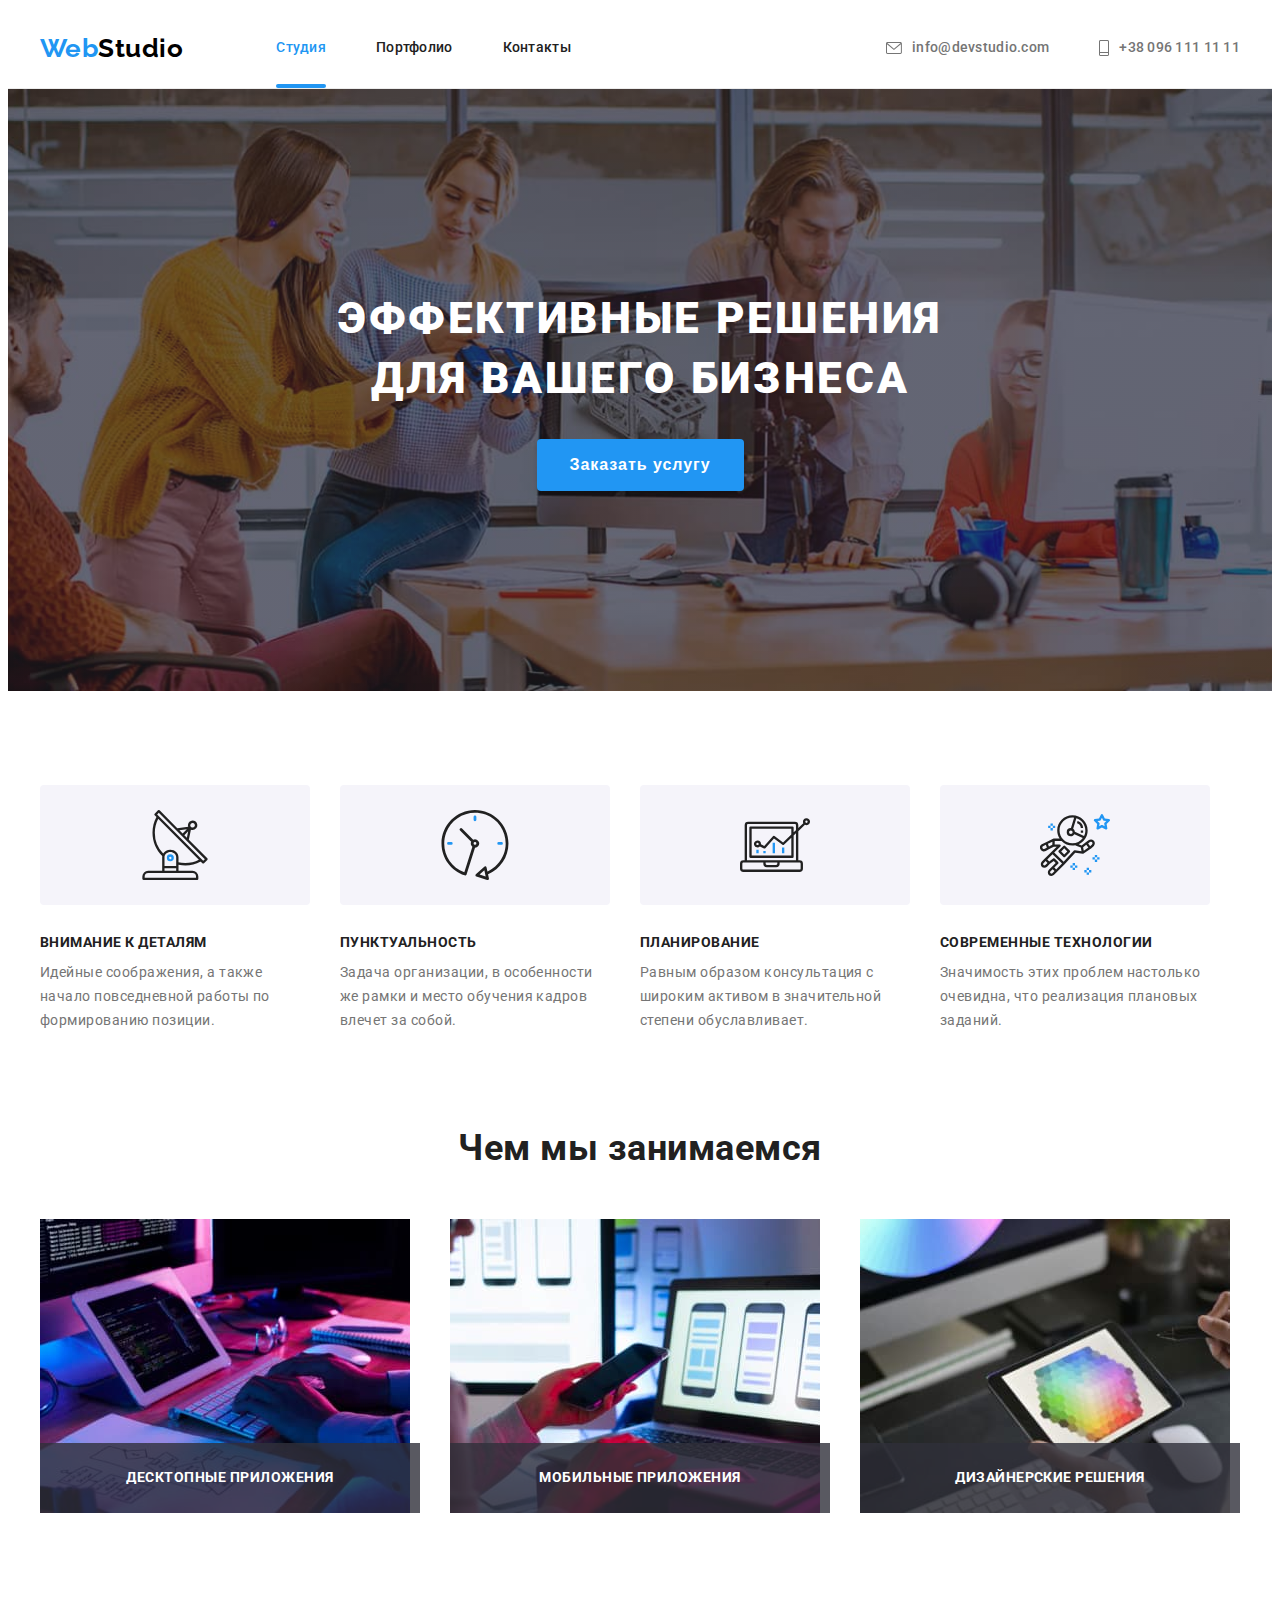
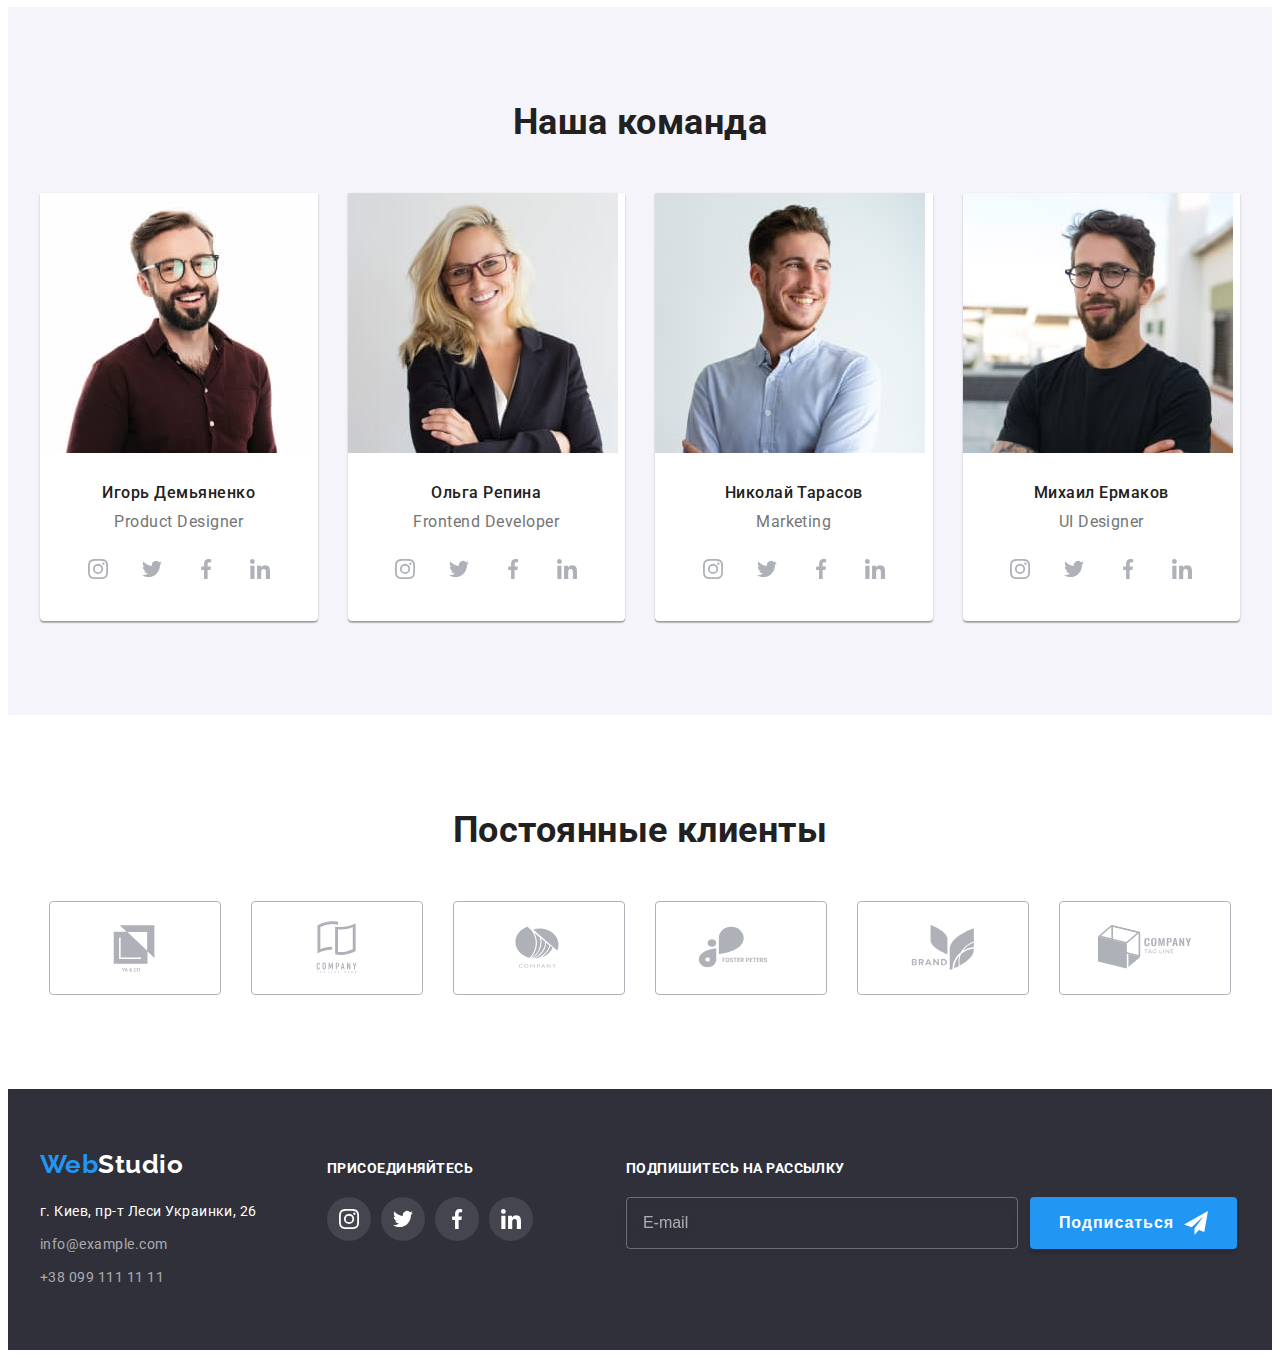
==== index.html @ a124e9ee "Добавляет файлы ДЗ #6" ====
<!DOCTYPE html>
<html lang="ru">
  <head>
    <meta charset="UTF-8" />
    <meta http-equiv="X-UA-Compatible" content="IE=edge" />
    <meta name="viewport" content="width=device-width, initial-scale=1.0" />
    <title>Веб-студия</title>
    <link rel="preconnect" href="https://fonts.gstatic.com" />
    <link
      href="https://fonts.googleapis.com/css2?family=Raleway:wght@700&family=Roboto:wght@400;500;700;900&display=swap"
      rel="stylesheet"
    />
    <link
      rel="stylesheet"
      href="https://cdnjs.cloudflare.com/ajax/libs/modern-normalize/1.0.0/modern-normalize.min.css"
      integrity="sha512-ISS7cAi1PEhQ8jnbJpJZMd29NlhNj4AWYyLOSp2CE/CsHxTCu+r+t0D2yoJudVrd0/8fTVPUVDzY5Tvli75u/g=="
      crossorigin="anonymous"
    />
    <link rel="stylesheet" href="./css/styles.css" />
  </head>
  <body>
    <!-- HEADER -->
    <header class="header">
      <div class="container header-container">
        <nav class="navigation">
          <a class="logo-link header-logo link" lang="en" href="./index.html"
            >Web<span class="header-logo-decor">Studio</span></a
          >
          <ul class="menu list">
            <li class="menu-item">
              <a class="menu-link link current-page-item" href="./index.html">Студия</a>
            </li>
            <li class="menu-item">
              <a class="menu-link link" href="./portfolio.html">Портфолио</a>
            </li>
            <li class="menu-item">
              <a class="menu-link link" href="">Контакты</a>
            </li>
          </ul>
        </nav>
        <ul class="contacts-list list">
          <li class="contacts-item">
            <a class="contacts-link link" href="mailto:info@devstudio.com">
              <svg class="contacts-icon" width="16" height="12">
                <use href="./images/icons.svg#icon-envelope"></use>
              </svg>
              info@devstudio.com</a
            >
          </li>
          <li class="contacts-item">
            <a class="contacts-link link" href="tel:+380961111111">
              <svg class="contacts-icon" width="10" height="16">
                <use href="./images/icons.svg#icon-phone"></use>
              </svg>
              +38 096 111 11 11</a
            >
          </li>
        </ul>
      </div>
    </header>
    <main>
      <!-- HERO -->
      <section class="hero">
        <div class="container">
          <h1 class="hero-title">Эффективные решения для вашего бизнеса</h1>
          <button class="modal-btn" type="button" data-modal-open>Заказать услугу</button>
        </div>
      </section>
      <!-- ADVANTAGES -->
      <section class="advantages section">
        <div class="container">
          <h2 class="title visually-hidden">Преимущества студии</h2>
          <ul class="advantages-list list">
            <li class="advantages-list-item">
              <div class="advantages-icon-container">
                <svg width="70" height="70">
                  <use href="./images/icons.svg#icon-antenna"></use>
                </svg>
              </div>
              <h3 class="advantages-list-item-title">Внимание к деталям</h3>
              <p class="advantages-list-item-description">
                Идейные соображения, а также начало повседневной работы по формированию позиции.
              </p>
            </li>
            <li class="advantages-list-item">
              <div class="advantages-icon-container">
                <svg width="70" height="70">
                  <use href="./images/icons.svg#icon-clock"></use>
                </svg>
              </div>
              <h3 class="advantages-list-item-title">Пунктуальность</h3>
              <p class="advantages-list-item-description">
                Задача организации, в особенности же рамки и место обучения кадров влечет за собой.
              </p>
            </li>
            <li class="advantages-list-item">
              <div class="advantages-icon-container">
                <svg width="70" height="70">
                  <use href="./images/icons.svg#icon-diagram"></use>
                </svg>
              </div>
              <h3 class="advantages-list-item-title">Планирование</h3>
              <p class="advantages-list-item-description">
                Равным образом консультация с широким активом в значительной степени обуславливает.
              </p>
            </li>
            <li class="advantages-list-item">
              <div class="advantages-icon-container">
                <svg width="70" height="70">
                  <use href="./images/icons.svg#icon-astronaut"></use>
                </svg>
              </div>
              <h3 class="advantages-list-item-title">Современные технологии</h3>
              <p class="advantages-list-item-description">
                Значимость этих проблем настолько очевидна, что реализация плановых заданий.
              </p>
            </li>
          </ul>
        </div>
      </section>
      <!-- SERVICES -->
      <section class="services">
        <div class="container">
          <h2 class="title">Чем мы занимаемся</h2>
          <ul class="services-img-list list">
            <li class="services-img-list-item">
              <img
                class="services-img-list-img"
                src="./images/services/service-1.jpg"
                alt="Человек набирает программу на компьютере"
                width="370"
                height="294"
              />
              <p class="services-img-list-label">Десктопные приложения</p>
            </li>
            <li class="services-img-list-item">
              <img
                class="services-img-list-img"
                src="./images/services/service-2.jpg"
                alt="Человек смотрит на смартфон и экран ноутбука"
                width="370"
                height="294"
              />
              <p class="services-img-list-label">Мобильные приложения</p>
            </li>
            <li class="services-img-list-item">
              <img
                class="services-img-list-img"
                src="./images/services/service-3.jpg"
                alt="Человек выбирает цвет из палитры на планшете"
                width="370"
                height="294"
              />
              <p class="services-img-list-label">Дизайнерские решения</p>
            </li>
          </ul>
        </div>
      </section>
      <!-- TEAM -->
      <section class="team section">
        <div class="container">
          <h2 class="title">Наша команда</h2>
          <ul class="team-list list">
            <li class="team-list-item">
              <div class="team-list-item-container">
                <div class="team-list-item-thumb">
                  <img
                    class="team-list-item-img"
                    src="./images/team/igor.jpg"
                    alt="Игорь Демьяненко"
                    width="270"
                    height="260"
                  />
                </div>
                <div class="team-list-item-content">
                  <h3 class="team-list-item-title">Игорь Демьяненко</h3>
                  <p class="team-list-item-description" lang="en">Product Designer</p>
                  <ul class="social-list list">
                    <li class="social-list-item">
                      <a class="social-list-link social-links-light-theme link" href="">
                        <svg class="social-list-icon" width="20" height="20">
                          <use href="./images/icons.svg#icon-instagram"></use>
                        </svg>
                      </a>
                    </li>
                    <li class="social-list-item">
                      <a class="social-list-link social-links-light-theme link" href="">
                        <svg class="social-list-icon" width="20" height="20">
                          <use href="./images/icons.svg#icon-twitter"></use>
                        </svg>
                      </a>
                    </li>
                    <li class="social-list-item">
                      <a class="social-list-link social-links-light-theme link" href="">
                        <svg class="social-list-icon" width="20" height="20">
                          <use href="./images/icons.svg#icon-facebook"></use>
                        </svg>
                      </a>
                    </li>
                    <li class="social-list-item">
                      <a class="social-list-link social-links-light-theme link" href="">
                        <svg class="social-list-icon" width="20" height="20">
                          <use href="./images/icons.svg#icon-linkedin"></use>
                        </svg>
                      </a>
                    </li>
                  </ul>
                </div>
              </div>
            </li>
            <li class="team-list-item">
              <div class="team-list-item-container">
                <div class="team-list-item-thumb">
                  <img
                    class="team-list-item-img"
                    src="./images/team/olga.jpg"
                    alt="Ольга Репина"
                    width="270"
                    height="260"
                  />
                </div>
                <div class="team-list-item-content">
                  <h3 class="team-list-item-title">Ольга Репина</h3>
                  <p class="team-list-item-description" lang="en">Frontend Developer</p>
                  <ul class="social-list list">
                    <li class="social-list-item">
                      <a class="social-list-link social-links-light-theme link" href="">
                        <svg class="social-list-icon" width="20" height="20">
                          <use href="./images/icons.svg#icon-instagram"></use>
                        </svg>
                      </a>
                    </li>
                    <li class="social-list-item">
                      <a class="social-list-link social-links-light-theme link" href="">
                        <svg class="social-list-icon" width="20" height="20">
                          <use href="./images/icons.svg#icon-twitter"></use>
                        </svg>
                      </a>
                    </li>
                    <li class="social-list-item">
                      <a class="social-list-link social-links-light-theme link" href="">
                        <svg class="social-list-icon" width="20" height="20">
                          <use href="./images/icons.svg#icon-facebook"></use>
                        </svg>
                      </a>
                    </li>
                    <li class="social-list-item">
                      <a class="social-list-link social-links-light-theme link" href="">
                        <svg class="social-list-icon" width="20" height="20">
                          <use href="./images/icons.svg#icon-linkedin"></use>
                        </svg>
                      </a>
                    </li>
                  </ul>
                </div>
              </div>
            </li>
            <li class="team-list-item">
              <div class="team-list-item-container">
                <div class="team-list-item-thumb">
                  <img
                    class="team-list-item-img"
                    src="./images/team/nikolai.jpg"
                    alt="Николай Тарасов"
                    width="270"
                    height="260"
                  />
                </div>
                <div class="team-list-item-content">
                  <h3 class="team-list-item-title">Николай Тарасов</h3>
                  <p class="team-list-item-description" lang="en">Marketing</p>
                  <ul class="social-list list">
                    <li class="social-list-item">
                      <a class="social-list-link social-links-light-theme link" href="">
                        <svg class="social-list-icon" width="20" height="20">
                          <use href="./images/icons.svg#icon-instagram"></use>
                        </svg>
                      </a>
                    </li>
                    <li class="social-list-item">
                      <a class="social-list-link social-links-light-theme link" href="">
                        <svg class="social-list-icon" width="20" height="20">
                          <use href="./images/icons.svg#icon-twitter"></use>
                        </svg>
                      </a>
                    </li>
                    <li class="social-list-item">
                      <a class="social-list-link social-links-light-theme link" href="">
                        <svg class="social-list-icon" width="20" height="20">
                          <use href="./images/icons.svg#icon-facebook"></use>
                        </svg>
                      </a>
                    </li>
                    <li class="social-list-item">
                      <a class="social-list-link social-links-light-theme link" href="">
                        <svg class="social-list-icon" width="20" height="20">
                          <use href="./images/icons.svg#icon-linkedin"></use>
                        </svg>
                      </a>
                    </li>
                  </ul>
                </div>
              </div>
            </li>
            <li class="team-list-item">
              <div class="team-list-item-container">
                <div class="team-list-item-thumb">
                  <img
                    class="team-list-item-img"
                    src="./images/team/mikhail.jpg"
                    alt="Михаил Ермаков"
                    width="270"
                    height="260"
                  />
                </div>
                <div class="team-list-item-content">
                  <h3 class="team-list-item-title">Михаил Ермаков</h3>
                  <p class="team-list-item-description" lang="en">UI Designer</p>
                  <ul class="social-list list">
                    <li class="social-list-item">
                      <a class="social-list-link social-links-light-theme link" href="">
                        <svg class="social-list-icon" width="20" height="20">
                          <use href="./images/icons.svg#icon-instagram"></use>
                        </svg>
                      </a>
                    </li>
                    <li class="social-list-item">
                      <a class="social-list-link social-links-light-theme link" href="">
                        <svg class="social-list-icon" width="20" height="20">
                          <use href="./images/icons.svg#icon-twitter"></use>
                        </svg>
                      </a>
                    </li>
                    <li class="social-list-item">
                      <a class="social-list-link social-links-light-theme link" href="">
                        <svg class="social-list-icon" width="20" height="20">
                          <use href="./images/icons.svg#icon-facebook"></use>
                        </svg>
                      </a>
                    </li>
                    <li class="social-list-item">
                      <a class="social-list-link social-links-light-theme link" href="">
                        <svg class="social-list-icon" width="20" height="20">
                          <use href="./images/icons.svg#icon-linkedin"></use>
                        </svg>
                      </a>
                    </li>
                  </ul>
                </div>
              </div>
            </li>
          </ul>
        </div>
      </section>
      <!-- CLIENTS -->
      <section class="clients section">
        <div class="container">
          <h2 class="title">Постоянные клиенты</h2>
          <ul class="clients-list list">
            <li class="clients-list-item">
              <a href="" class="clients-list-link link">
                <svg class="clients-list-icon" width="106" height="60">
                  <use href="./images/icons.svg#icon-logo1"></use>
                </svg>
              </a>
            </li>
            <li class="clients-list-item">
              <a href="" class="clients-list-link link">
                <svg class="clients-list-icon" width="106" height="60">
                  <use href="./images/icons.svg#icon-logo2"></use>
                </svg>
              </a>
            </li>
            <li class="clients-list-item">
              <a href="" class="clients-list-link link">
                <svg class="clients-list-icon" width="106" height="60">
                  <use href="./images/icons.svg#icon-logo3"></use>
                </svg>
              </a>
            </li>
            <li class="clients-list-item">
              <a href="" class="clients-list-link link">
                <svg class="clients-list-icon" width="106" height="60">
                  <use href="./images/icons.svg#icon-logo4"></use>
                </svg>
              </a>
            </li>
            <li class="clients-list-item">
              <a href="" class="clients-list-link link">
                <svg class="clients-list-icon" width="106" height="60">
                  <use href="./images/icons.svg#icon-logo5"></use>
                </svg>
              </a>
            </li>
            <li class="clients-list-item">
              <a href="" class="clients-list-link link">
                <svg class="clients-list-icon" width="106" height="60">
                  <use href="./images/icons.svg#icon-logo6"></use>
                </svg>
              </a>
            </li>
          </ul>
        </div>
      </section>
    </main>
    <!-- FOOTER -->
    <footer class="footer">
      <div class="container">
        <div class="footer-container">
          <div class="address-container">
            <a class="logo-link footer-logo link" lang="en" href="./index.html"
              >Web<span class="footer-logo-decor">Studio</span></a
            >
            <address class="address">
              <ul class="address-contacts-list list">
                <li class="address-contacts-list-item">
                  <a
                    class="address-postal-link link"
                    href="https://goo.gl/maps/wizfUWT5925E2VPB9"
                    target="_blank"
                    rel="noopener noreferrer"
                    >г. Киев, пр-т Леси Украинки, 26</a
                  >
                </li>
                <li class="address-contacts-list-item">
                  <a class="address-mail-link link" href="mailto:info@example.com"
                    >info@example.com</a
                  >
                </li>
                <li class="address-contacts-list-item">
                  <a class="address-tel-link link" href="tel:+380991111111">+38 099 111 11 11</a>
                </li>
              </ul>
            </address>
          </div>
          <div class="social-links-container">
            <p class="social-links-caption">Присоединяйтесь</p>
            <ul class="social-list list">
              <li class="social-list-item">
                <a class="social-list-link social-links-dark-theme link" href="">
                  <svg class="social-list-icon" width="20" height="20">
                    <use href="./images/icons.svg#icon-instagram"></use>
                  </svg>
                </a>
              </li>
              <li class="social-list-item">
                <a class="social-list-link social-links-dark-theme link" href="">
                  <svg class="social-list-icon" width="20" height="20">
                    <use href="./images/icons.svg#icon-twitter"></use>
                  </svg>
                </a>
              </li>
              <li class="social-list-item">
                <a class="social-list-link social-links-dark-theme link" href="">
                  <svg class="social-list-icon" width="20" height="20">
                    <use href="./images/icons.svg#icon-facebook"></use>
                  </svg>
                </a>
              </li>
              <li class="social-list-item">
                <a class="social-list-link social-links-dark-theme link" href="">
                  <svg class="social-list-icon" width="20" height="20">
                    <use href="./images/icons.svg#icon-linkedin"></use>
                  </svg>
                </a>
              </li>
            </ul>
          </div>
          <div class="subscription-form-container">
            <p class="subscription-form-head">Подпишитесь на рассылку</p>
            <form action="#" class="subscription-form">
              <label class="subscription-form-field">
                <input
                  type="email"
                  name="user-email"
                  class="subscription-form-input"
                  placeholder="E-mail"
                  required
                />
              </label>
              <button type="submit" class="subscription-btn">
                Подписаться
                <svg class="subscription-icon" width="24" height="24">
                  <use href="./images/icons.svg#icon-send"></use>
                </svg>
              </button>
            </form>
          </div>
        </div>
      </div>
    </footer>
    <!-- MODAL WINDOW -->
    <div class="backdrop is-hidden" data-modal>
      <div class="modal">
        <button type="button" class="modal-close-btn" data-modal-close>
          <svg class="modal-close-icon" width="18" height="18">
            <use href="./images/icons.svg#icon-close"></use>
          </svg>
        </button>
        <form action="#" class="modal-form">
          <p class="modal-form-head">Оставьте свои данные, мы вам перезвоним</p>
          <label class="modal-form-field">
            Имя
            <span class="modal-form-input-wrapper">
              <input type="text" name="user-name" class="modal-form-input" minlength="2" required />
              <svg class="modal-form-icon" width="18" height="18">
                <use href="./images/icons.svg#icon-name"></use>
              </svg>
            </span>
          </label>
          <label class="modal-form-field">
            Телефон
            <span class="modal-form-input-wrapper">
              <input
                type="tel"
                name="user-phone"
                class="modal-form-input"
                required
                pattern="[0-9]{3}-[0-9]{3}-[0-9]{2}-[0-9]{2}"
              />
              <svg class="modal-form-icon" width="18" height="18">
                <use href="./images/icons.svg#icon-phone2"></use>
              </svg>
            </span>
          </label>
          <label class="modal-form-field">
            Почта
            <span class="modal-form-input-wrapper">
              <input type="email" name="user-email" class="modal-form-input" required />
              <svg class="modal-form-icon" width="18" height="18">
                <use href="./images/icons.svg#icon-email"></use>
              </svg>
            </span>
          </label>
          <label class="modal-form-field">
            Комментарий
            <textarea
              name="user-message"
              class="modal-form-comment"
              placeholder="Введите текст"
            ></textarea>
          </label>
          <input
            type="checkbox"
            name="user-policy"
            class="modal-form-checkbox visually-hidden"
            id="checkbox-policy"
            required
          />
          <label for="checkbox-policy" class="modal-form-checkbox-policy">
            <span class="checkbox-icon-wrapper">
              <svg class="checkbox-icon" width="16" height="15">
                <use href="./images/icons.svg#icon-checkbox"></use>
              </svg> </span
            >Соглашаюсь с рассылкой и принимаю
            <a class="modal-form-policy-link" href="">Условия договора</a>
          </label>
          <button type="submit" class="modal-form-btn">Отправить</button>
        </form>
      </div>
    </div>
    <script src="./js/modal.js"></script>
  </body>
</html>
---- css/styles.css ----
:root {
  --main-font: 'Roboto', sans-serif;
  --secondary-font: 'Raleway', sans-serif;
  --accent-color: #2196f3;
  --primary-text-color: #212121;
  --secondary-text-color: #757575;
  --primary-white-color: #fff;
  --primary-black-color: #000;
  --card-set-gap: 30px;
  --transition-duration: 250ms;
  --transition-timing-function: cubic-bezier(0.4, 0, 0.2, 1);
}

h1,
h2,
h3,
h4,
h5,
h6,
p {
  margin-top: 0;
  margin-bottom: 0;
}

ul,
ol {
  margin-top: 0;
  margin-bottom: 0;
  padding-left: 0;
}

img {
  display: block;
  max-width: 100%;
  height: auto;
}

.list {
  list-style: none;
}

.link {
  text-decoration: none;
}

body {
  min-width: 1200px;
  font-family: var(--main-font);
  letter-spacing: 0.03em;
  color: var(--primary-text-color);
  background-color: var(--primary-white-color);
}

.container {
  width: 1200px;
  margin: 0 auto;
  padding-left: 15px;
  padding-right: 15px;
}

.section {
  padding-top: 94px;
  padding-bottom: 94px;
}

/* ============= COMPONENTS ============= */
.logo-link {
  display: block;

  font-family: var(--secondary-font);
  font-weight: 700;
  font-size: 26px;
  line-height: 1.19;
  color: var(--accent-color);
}

.menu .current-page-item {
  color: var(--accent-color);
}

.current-page-item::after {
  content: '';
  position: absolute;
  width: 100%;
  height: 4px;
  left: 0;
  bottom: 0;

  border-radius: 2px;
  background-color: var(--accent-color);
}

.modal-btn {
  display: block;
  margin: 0 auto;
  padding: 10px 32px;

  font-weight: 700;
  font-size: 16px;
  line-height: 1.88;
  letter-spacing: 0.06em;
  color: var(--primary-white-color);
  background-color: var(--accent-color);
  border: 1px solid transparent;
  border-radius: 4px;
  box-shadow: 0px 4px 4px rgba(0, 0, 0, 0.15);
  cursor: pointer;
}

.title {
  margin-bottom: 50px;

  font-size: 36px;
  line-height: 1.17;
  text-align: center;
}

.visually-hidden {
  position: absolute !important;
  clip: rect(1px 1px 1px 1px); /* IE6, IE7 */
  clip: rect(1px, 1px, 1px, 1px);
  padding: 0 !important;
  border: 0 !important;
  height: 1px !important;
  width: 1px !important;
  overflow: hidden;
}

.social-list {
  display: flex;
  justify-content: center;
}

.social-list-item:not(:last-child) {
  margin-right: 10px;
}

.social-list-link {
  display: flex;
  justify-content: center;
  align-items: center;
  width: 44px;
  height: 44px;
  border-radius: 50%;

  transition: color var(--transition-duration) var(--transition-timing-function),
    background-color var(--transition-duration) var(--transition-timing-function);
}

.social-links-light-theme {
  color: #afb1b8;
}

.social-links-dark-theme {
  background-color: rgba(255, 255, 255, 0.1);
  color: var(--primary-white-color);
}

.social-list-link:hover,
.social-list-link:focus {
  color: var(--primary-white-color);
  background-color: var(--accent-color);
}

.social-list-icon {
  fill: currentColor;
}
/* ============= END OF COMPONENTS ============= */

/* ============= HEADER ============= */
.header {
  border-bottom-width: 1px;
  border-bottom-style: solid;
  border-bottom-color: #ececec;
}

.header-container {
  display: flex;
  align-items: center;
}

.navigation {
  display: flex;
  align-items: center;
}

.header-logo {
  margin-right: 93px;
}

.header-logo-decor {
  color: var(--primary-black-color);
}

.menu {
  display: flex;
}

.menu-item {
  position: relative;
}

.menu-item:not(:last-child) {
  margin-right: 50px;
}

.menu-link {
  display: block;
  padding: 32px 0;

  font-weight: 500;
  font-size: 14px;
  line-height: 1.14;
  letter-spacing: 0.02em;
  color: inherit;

  transition: color var(--transition-duration) var(--transition-timing-function);
}

.menu-link:hover,
.menu-link:focus {
  color: var(--accent-color);
}

.contacts-list {
  display: flex;
  margin-left: auto;
}

.contacts-item:not(:last-child) {
  margin-right: 50px;
}

.contacts-link {
  display: flex;
  align-items: center;
  padding: 32px 0;

  font-weight: 500;
  font-size: 14px;
  line-height: 1.14;
  letter-spacing: 0.02em;
  color: var(--secondary-text-color);

  transition: color var(--transition-duration) var(--transition-timing-function);
}

.contacts-link:hover,
.contacts-link:focus {
  color: var(--accent-color);
}

.contacts-icon {
  margin-right: 10px;
  fill: currentColor;
}
/* ============= END OF HEADER ============= */

/* ============= HERO ============= */
.hero {
  max-width: 1600px;
  margin: 0 auto;
  padding: 200px 0;

  background-color: #c4c4c4;
  background-image: linear-gradient(rgba(47, 48, 58, 0.4), rgba(47, 48, 58, 0.4)),
    url('../images/hero/background-image.jpg');
  background-position: 50% 50%;
  background-size: cover;
  background-repeat: no-repeat;
}

.hero-title {
  max-width: 696px;
  margin: 0 auto 30px;

  font-weight: 900;
  font-size: 44px;
  line-height: 1.36;
  text-align: center;
  letter-spacing: 0.06em;
  text-transform: uppercase;
  color: var(--primary-white-color);
}
/* ============= END OF HERO ============= */

/* ============= ADVANTAGES ============= */
.advantages-list {
  display: flex;
}

.advantages-list-item {
  width: 270px;
}

.advantages-list-item:not(:last-child) {
  margin-right: 30px;
}

.advantages-icon-container {
  display: flex;
  height: 120px;
  justify-content: center;
  align-items: center;
  margin-bottom: 30px;

  background-color: #f5f4fa;
  border-radius: 4px;
}

.advantages-list-item-title {
  margin-bottom: 10px;

  font-size: 14px;
  line-height: 1.14;
  text-transform: uppercase;
}
.advantages-list-item-description {
  font-size: 14px;
  line-height: 1.71;
  color: var(--secondary-text-color);
}
/* ============= END OF ADVANTAGES ============= */

/* ============= SERVICES ============= */
.services {
  padding-top: 0;
  padding-bottom: 94px;
}

.services-img-list {
  display: flex;
  flex-wrap: wrap;
  margin-left: calc(-1 * var(--card-set-gap));
  margin-top: calc(-1 * var(--card-set-gap));
}

.services-img-list-item {
  position: relative;
  flex-basis: calc(100% / 3 - var(--card-set-gap));
  margin-left: var(--card-set-gap);
  margin-top: var(--card-set-gap);
}

.services-img-list-label {
  position: absolute;
  left: 0;
  bottom: 0;
  width: 100%;
  padding: 27px 0;

  font-weight: 700;
  font-size: 14px;
  line-height: 1.14;
  text-align: center;
  text-transform: uppercase;

  color: var(--primary-white-color);
  background-color: rgba(47, 48, 58, 0.8);
}
/* ============= END OF SERVICES ============= */

/* ============= TEAM ============= */
.team {
  background-color: #f5f4fa;
}

.team-list {
  display: flex;
  flex-wrap: wrap;
  margin-left: calc(-1 * var(--card-set-gap));
  margin-top: calc(-1 * var(--card-set-gap));
}

.team-list-item {
  flex-basis: calc(100% / 4 - var(--card-set-gap));
  margin-left: var(--card-set-gap);
  margin-top: var(--card-set-gap);
}

.team-list-item-container {
  background-color: var(--primary-white-color);
  box-shadow: 0px 1px 3px rgba(0, 0, 0, 0.12), 0px 1px 1px rgba(0, 0, 0, 0.14),
    0px 2px 1px rgba(0, 0, 0, 0.2);
  border-radius: 0px 0px 4px 4px;
  overflow: hidden;
}

.team-list-item-content {
  padding: 30px 0;
}

.team-list-item-title {
  margin-bottom: 10px;

  font-weight: 500;
  font-size: 16px;
  line-height: 1.19;
  text-align: center;
}

.team-list-item-description {
  margin-bottom: 16px;

  font-size: 16px;
  line-height: 1.19;
  text-align: center;
  color: var(--secondary-text-color);
}
/* ============= END OF TEAM ============= */

/* ============= CLIENTS ============= */
.clients-list {
  display: flex;
  justify-content: center;
}

.clients-list-item:not(:last-child) {
  margin-right: 30px;
}

.clients-list-link {
  display: flex;
  justify-content: center;
  align-items: center;
  width: 170px;
  height: 92px;

  color: #afb1b8;
  border: 1px solid #afb1b8;
  border-radius: 4px;

  transition: color var(--transition-duration) var(--transition-timing-function),
    border-color var(--transition-duration) var(--transition-timing-function);
}

.clients-list-link:hover,
.clients-list-link:focus {
  color: var(--accent-color);
  border-color: var(--accent-color);
}

.clients-list-icon {
  fill: currentColor;
}
/* ============= END OF CLIENTS ============= */

/* ============= WORKS ============= */
.works-filter-btn-list {
  display: flex;
  justify-content: center;
  margin: 0 auto;
  margin-bottom: 50px;
}

.works-filter-btn-list-item:not(:last-child) {
  margin-right: 8px;
}

.works-filter-btn {
  display: block;
  padding: 6px 22px;

  letter-spacing: inherit;
  font-weight: 500;
  font-size: 16px;
  line-height: 1.63;
  color: inherit;
  background-color: #f5f4fa;
  border: 1px solid transparent;
  border-radius: 4px;
  cursor: pointer;

  transition: color var(--transition-duration) var(--transition-timing-function),
    background-color var(--transition-duration) var(--transition-timing-function),
    box-shadow var(--transition-duration) var(--transition-timing-function);
}

.works-filter-btn:hover,
.works-filter-btn:focus {
  color: var(--primary-white-color);
  background-color: var(--accent-color);
  box-shadow: 0px 3px 1px rgba(0, 0, 0, 0.1), 0px 1px 2px rgba(0, 0, 0, 0.08),
    0px 2px 2px rgba(0, 0, 0, 0.12);
}

.works-list {
  display: flex;
  flex-wrap: wrap;
  margin-left: calc(-1 * var(--card-set-gap));
  margin-top: calc(-1 * var(--card-set-gap));
}

.works-list-item {
  flex-basis: calc(100% / 3 - var(--card-set-gap));
  margin-left: var(--card-set-gap);
  margin-top: var(--card-set-gap);
}

.works-list-link {
  display: block;
  transition: box-shadow var(--transition-duration) var(--transition-timing-function);
}

.works-list-link:hover,
.works-list-link:focus {
  box-shadow: 0px 1px 1px rgba(0, 0, 0, 0.12), 0px 4px 4px rgba(0, 0, 0, 0.06),
    1px 4px 6px rgba(0, 0, 0, 0.16);
}

.works-list-item-thumb {
  position: relative;
  overflow: hidden;
}

.works-list-overlay {
  position: absolute;
  top: 0;
  left: 0;
  width: 100%;
  height: 100%;
  padding: 63px 24px;
  overflow: auto;

  font-size: 18px;
  line-height: 1.56;
  color: var(--primary-white-color);
  background-color: rgba(33, 150, 243, 0.9);

  transform: translateY(100%);
  transition: transform var(--transition-duration) var(--transition-timing-function);
}

.works-list-link:hover .works-list-overlay,
.works-list-link:focus .works-list-overlay {
  transform: translateY(0%);
}

.works-list-item-content {
  padding: 20px 24px;

  border: 1px solid #eee;
  border-top: none;
}

.works-list-link-title {
  margin-bottom: 4px;

  font-size: 18px;
  line-height: 2;
  letter-spacing: 0.06em;
  color: var(--primary-text-color);
}

.works-list-link-description {
  font-size: 16px;
  line-height: 1.88;
  color: var(--secondary-text-color);
}
/* ============= END OF WORKS ============= */

/* ============= FOOTER ============= */
.footer {
  padding: 60px 0;

  background-color: #2f303a;
}

.footer-container {
  display: flex;
  align-items: baseline;
}

.address-container {
  margin-right: 70px;
}

.footer-logo {
  margin-bottom: 20px;
}

.footer-logo-decor {
  color: var(--primary-white-color);
}

.address-contacts-list-item {
  font-style: normal;
  font-weight: 400;
  font-size: 14px;
  line-height: 1.71;
}

.address-contacts-list-item:not(:last-child) {
  margin-bottom: 9px;
}

.address-postal-link {
  color: var(--primary-white-color);
}

.address-mail-link,
.address-tel-link {
  color: rgba(255, 255, 255, 0.6);
}

.social-links-container {
  margin-right: 93px;
}

.social-links-caption {
  margin-bottom: 20px;

  font-weight: 700;
  font-size: 14px;
  line-height: 1.14;
  text-transform: uppercase;
  color: var(--primary-white-color);
}

.subscription-form-head {
  margin-bottom: 20px;

  font-weight: 700;
  font-size: 14px;
  line-height: 1.14;
  text-transform: uppercase;
  color: var(--primary-white-color);
}

.subscription-form {
  display: flex;
}

.subscription-form-field {
  margin-right: 12px;
}

.subscription-form-input {
  width: 358px;
  height: 50px;
  padding: 0 16px;

  font-size: 16px;
  line-height: 1.25;
  color: rgba(255, 255, 255, 0.6);
  border: 1px solid rgba(255, 255, 255, 0.3);
  filter: drop-shadow(0px 4px 4px rgba(0, 0, 0, 0.15));
  border-radius: 4px;
  background-color: transparent;
}

.subscription-form-input::placeholder {
  font-size: 16px;
  line-height: 1.25;
  color: rgba(255, 255, 255, 0.6);
}

.subscription-btn {
  display: flex;
  justify-content: center;
  align-items: center;
  padding: 0 28px;

  text-align: center;
  font-weight: 700;
  font-size: 16px;
  line-height: 1.88;
  letter-spacing: 0.06em;
  color: var(--primary-white-color);
  box-shadow: 0px 4px 4px rgba(0, 0, 0, 0.15);
  border: 1px solid transparent;
  border-radius: 4px;
  background-color: var(--accent-color);
}

.subscription-icon {
  margin-left: 10px;
  fill: var(--primary-white-color);
}
/* ============= END OF FOOTER ============= */

/* ============= MODAL WINDOW ============= */
.backdrop {
  position: fixed;
  top: 0;
  left: 0;
  width: 100vw;
  height: 100vh;
  background-color: rgba(0, 0, 0, 0.2);
  z-index: 500;
  transition: opacity var(--transition-duration) var(--transition-timing-function),
    visibility var(--transition-duration) var(--transition-timing-function);
}

.is-hidden {
  opacity: 0;
  visibility: hidden;
  pointer-events: none;
}

.backdrop.is-hidden .modal {
  transform: translate(-50%, -50%) scale(1.1);
}

.modal {
  position: absolute;
  top: 50%;
  left: 50%;
  width: 528px;
  height: 580px;
  padding: 40px;
  background-color: var(--primary-white-color);
  box-shadow: 0px 1px 3px rgba(0, 0, 0, 0.12), 0px 1px 1px rgba(0, 0, 0, 0.14),
    0px 2px 1px rgba(0, 0, 0, 0.2);
  border-radius: 4px;

  transform: translate(-50%, -50%) scale(1);
  transition: transform var(--transition-duration) var(--transition-timing-function);
}

.modal-close-btn {
  display: flex;
  justify-content: center;
  align-items: center;
  position: absolute;
  top: 8px;
  right: 8px;
  width: 30px;
  height: 30px;
  padding: 0;

  color: var(--primary-black-color);
  border: 1px solid rgba(0, 0, 0, 0.1);
  border-radius: 50%;
  background-color: var(--primary-white-color);
  cursor: pointer;

  transition: color var(--transition-duration) var(--transition-timing-function);
}

.modal-close-btn:hover,
.modal-close-btn:focus {
  color: var(--accent-color);
}

.modal-close-icon {
  fill: currentColor;
}

.modal-form {
  display: flex;
  flex-direction: column;
}

.modal-form-head {
  margin-bottom: 12px;

  font-weight: 700;
  font-size: 20px;
  line-height: 1.15;
  text-align: center;
}

.modal-form-field {
  margin-bottom: 10px;

  font-size: 12px;
  line-height: 1.14;
  letter-spacing: 0.01em;
  color: var(--secondary-text-color);
}

.modal-form-field:nth-child(5) {
  margin-bottom: 20px;
}

.modal-form-input-wrapper {
  position: relative;
  display: block;
  margin-top: 4px;
}

.modal-form-input {
  width: 100%;
  height: 40px;

  border: 1px solid rgba(33, 33, 33, 0.2);
  border-radius: 4px;
  padding-left: 46px;

  transition: border-color var(--transition-duration) var(--transition-timing-function);
}

.modal-form-input:focus {
  border-color: var(--accent-color);
  outline: none;
}

.modal-form-input:focus + .modal-form-icon {
  fill: var(--accent-color);
}

.modal-form-icon {
  position: absolute;
  top: 50%;
  left: 12px;
  fill: var(--primary-text-color);

  transform: translateY(-50%);
  transition: fill var(--transition-duration) var(--transition-timing-function);
}

.modal-form-comment {
  width: 100%;
  height: 120px;
  padding: 12px 16px;
  margin-top: 4px;

  border: 1px solid rgba(33, 33, 33, 0.2);
  border-radius: 4px;
  resize: none;

  transition: border-color var(--transition-duration) var(--transition-timing-function);
}

.modal-form-comment::placeholder {
  font-size: 14px;
  line-height: 1.14;
  letter-spacing: 0.01em;
  color: rgba(117, 117, 117, 0.5);
}

.modal-form-comment:focus {
  border-color: var(--accent-color);
  outline: none;
}

.checkbox-icon-wrapper {
  position: relative;
  display: inline-block;
  width: 16px;
  height: 15px;
  vertical-align: middle;
  margin-right: 7px;

  border: 2px solid var(--primary-text-color);
  border-radius: 4px;
  transition: border-color var(--transition-duration) var(--transition-timing-function);
}

.checkbox-icon {
  position: absolute;
  top: -2px;
  left: -2px;
  display: block;
  cursor: pointer;
  opacity: 0;
  transition: opacity var(--transition-duration) var(--transition-timing-function);
}

.modal-form-checkbox:focus + .modal-form-checkbox-policy .checkbox-icon-wrapper {
  outline: 2px solid var(--primary-black-color);
}

.modal-form-checkbox:checked + .modal-form-checkbox-policy .checkbox-icon {
  opacity: 1;
}

.modal-form-checkbox:checked + .modal-form-checkbox-policy .checkbox-icon-wrapper {
  border-color: transparent;
}

.modal-form-checkbox-policy {
  margin-bottom: 30px;

  vertical-align: middle;
  font-size: 14px;
  line-height: 1.71;
  text-align: center;
  color: var(--secondary-text-color);
}

.modal-form-policy-link {
  color: var(--accent-color);
}

.modal-form-btn {
  padding: 10px 56px;

  align-self: center;
  font-weight: 700;
  font-size: 16px;
  line-height: 1.88;
  text-align: center;
  letter-spacing: 0.06em;
  color: var(--primary-white-color);
  background-color: var(--accent-color);
  box-shadow: 0px 4px 4px rgba(0, 0, 0, 0.15);
  border: 1px solid transparent;
  border-radius: 4px;
  cursor: pointer;

  transition: background-color var(--transition-duration) var(--transition-timing-function);
}

.modal-form-btn:hover,
.modal-form-btn:focus {
  background-color: #188ce8;
}
/* ============= END OF MODAL WINDOW ============= */ ;
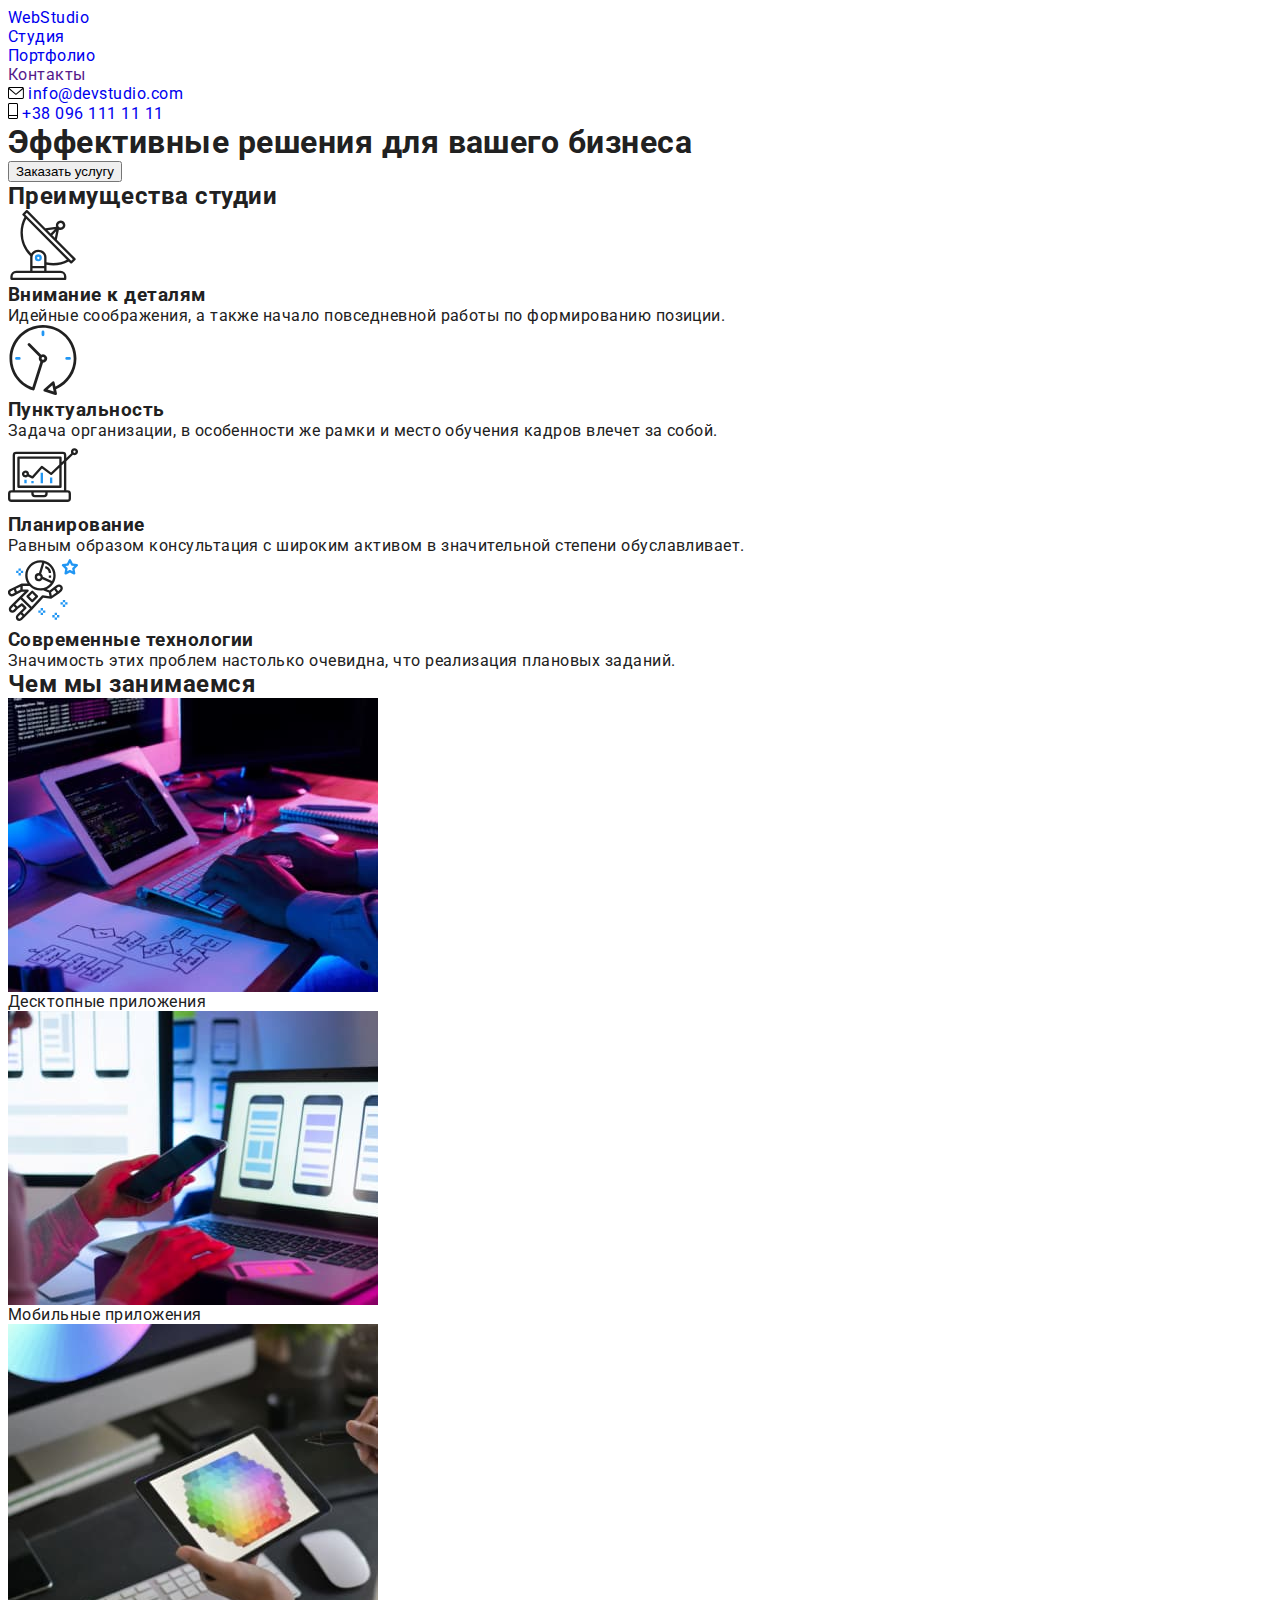
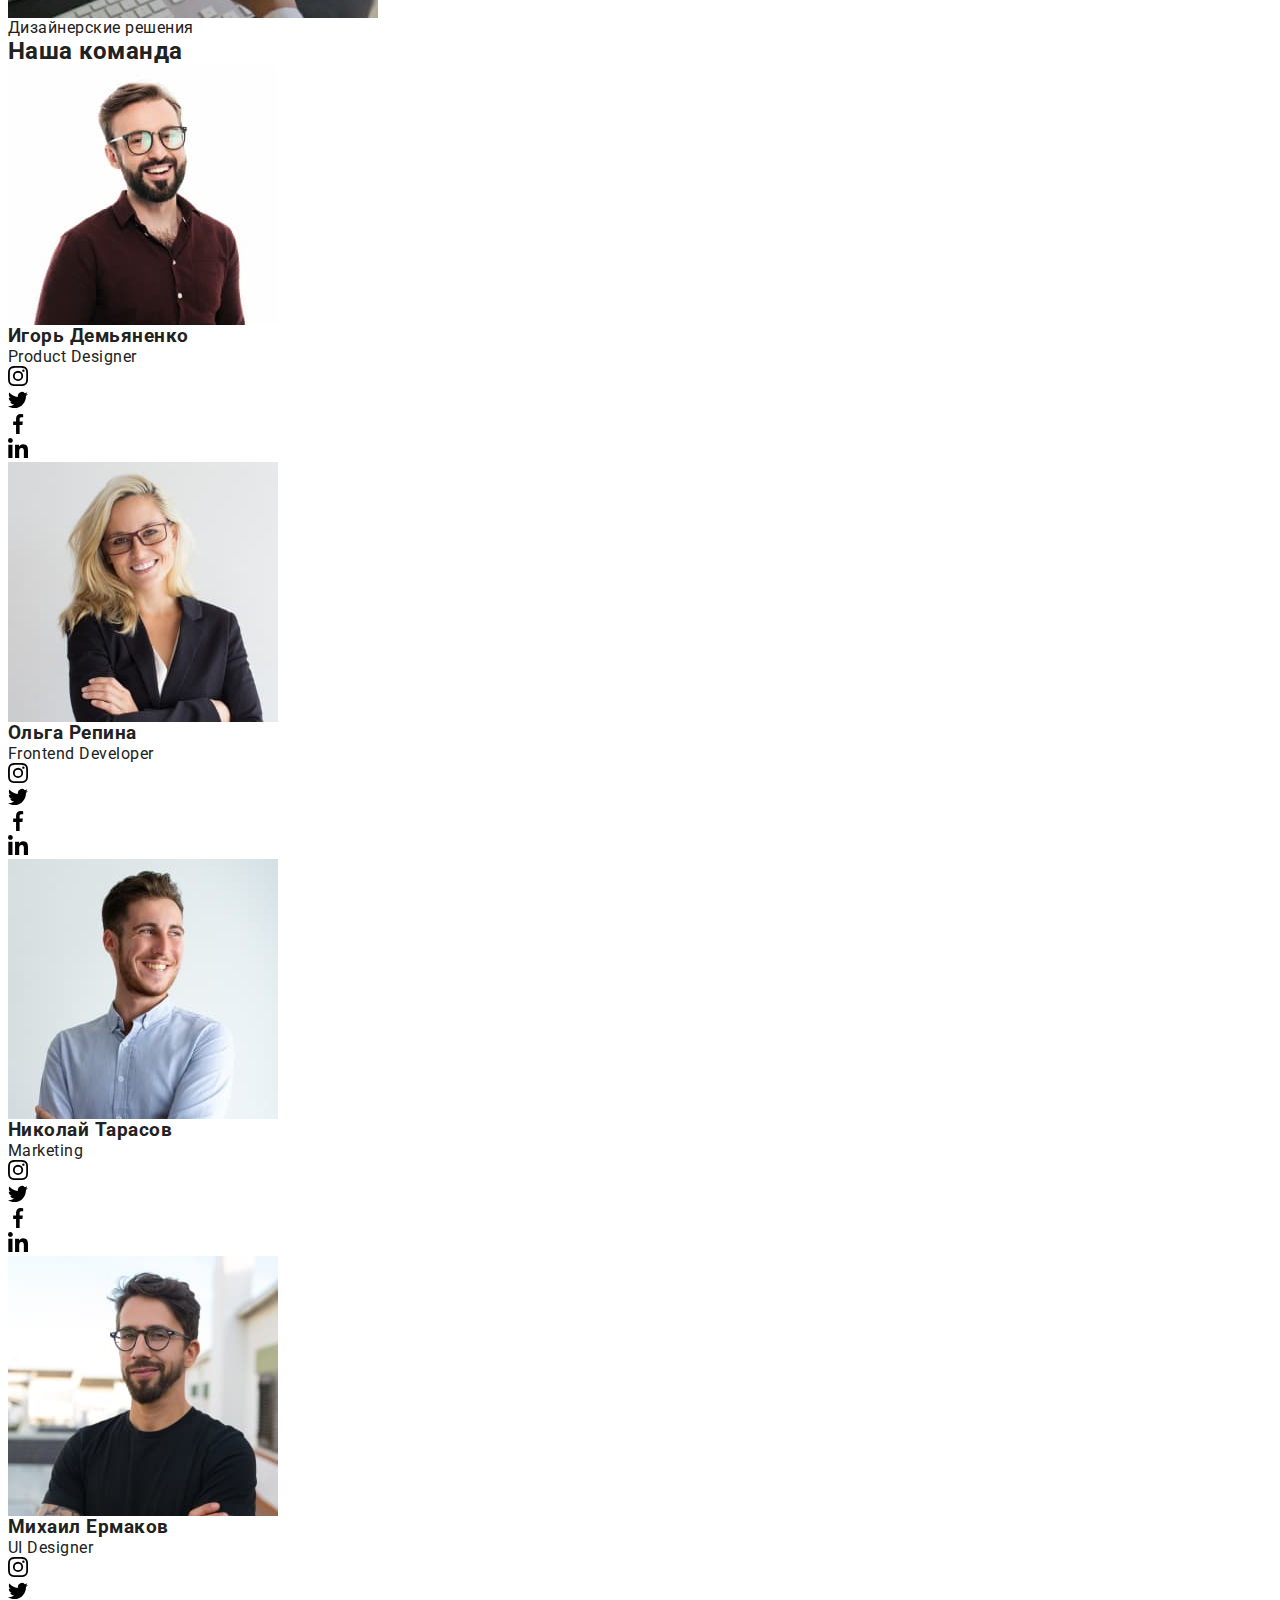
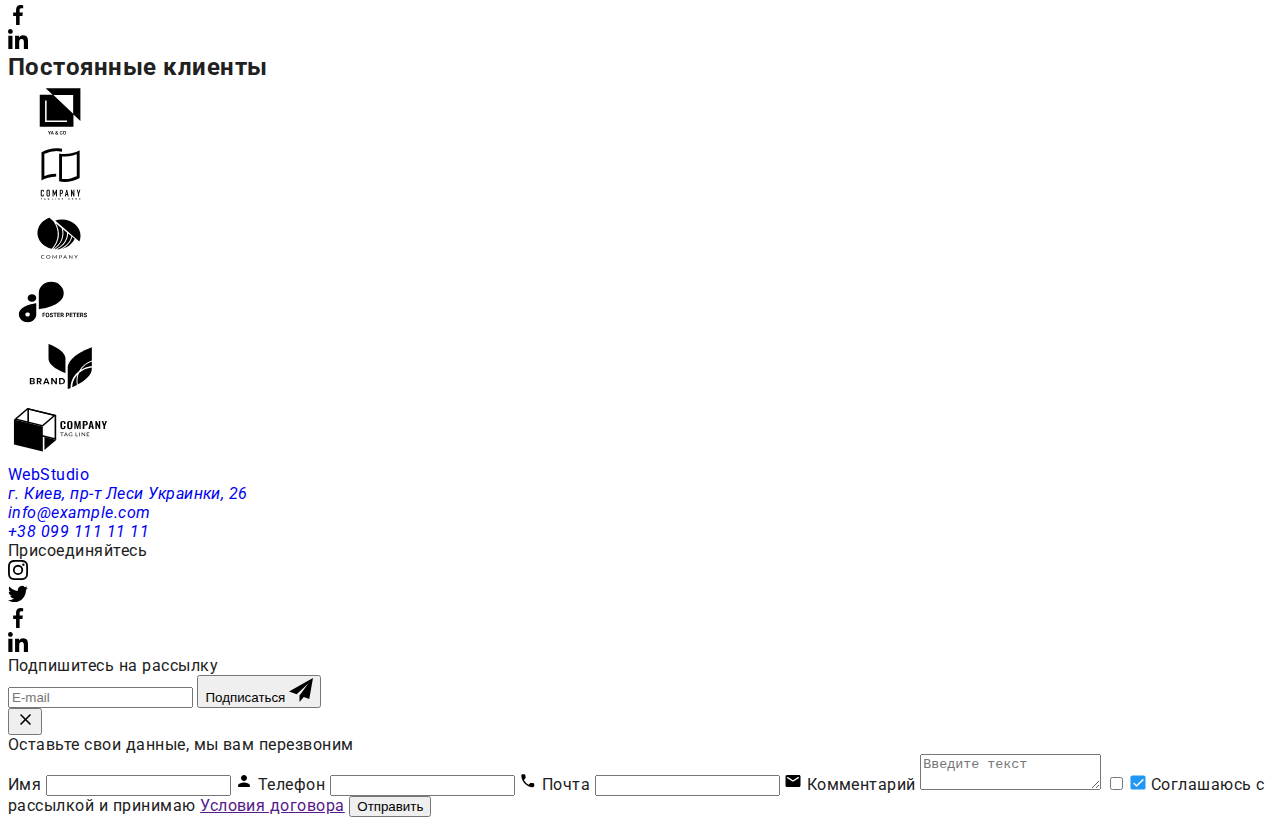
==== commit e443eabf: "Добавляет variables и common в scss" ====
--- a/index.html
+++ b/index.html
@@ -16,7 +16,7 @@
       integrity="sha512-ISS7cAi1PEhQ8jnbJpJZMd29NlhNj4AWYyLOSp2CE/CsHxTCu+r+t0D2yoJudVrd0/8fTVPUVDzY5Tvli75u/g=="
       crossorigin="anonymous"
     />
-    <link rel="stylesheet" href="./css/styles.css" />
+    <link rel="stylesheet" href="./css/main.min.css" />
   </head>
   <body>
     <!-- HEADER -->
--- a/css/main.min.css
+++ b/css/main.min.css
@@ -0,0 +1,2 @@
+:root{--main-font: 'Roboto', sans-serif;--secondary-font: 'Raleway', sans-serif;--accent-color: #2196f3;--primary-text-color: #212121;--secondary-text-color: #757575;--primary-white-color: #fff;--primary-black-color: #000;--card-set-gap: 30px;--transition-duration: 250ms;--transition-timing-function: cubic-bezier(0.4, 0, 0.2, 1)}h1,h2,h3,h4,h5,h6,p{margin-top:0;margin-bottom:0}ul,ol{margin-top:0;margin-bottom:0;padding-left:0}img{display:block;max-width:100%;height:auto}.list{list-style:none}.link{text-decoration:none}body{min-width:1200px;font-family:var(--main-font);letter-spacing:0.03em;color:var(--primary-text-color);background-color:var(--primary-white-color)}
+/*# sourceMappingURL=main.min.css.map */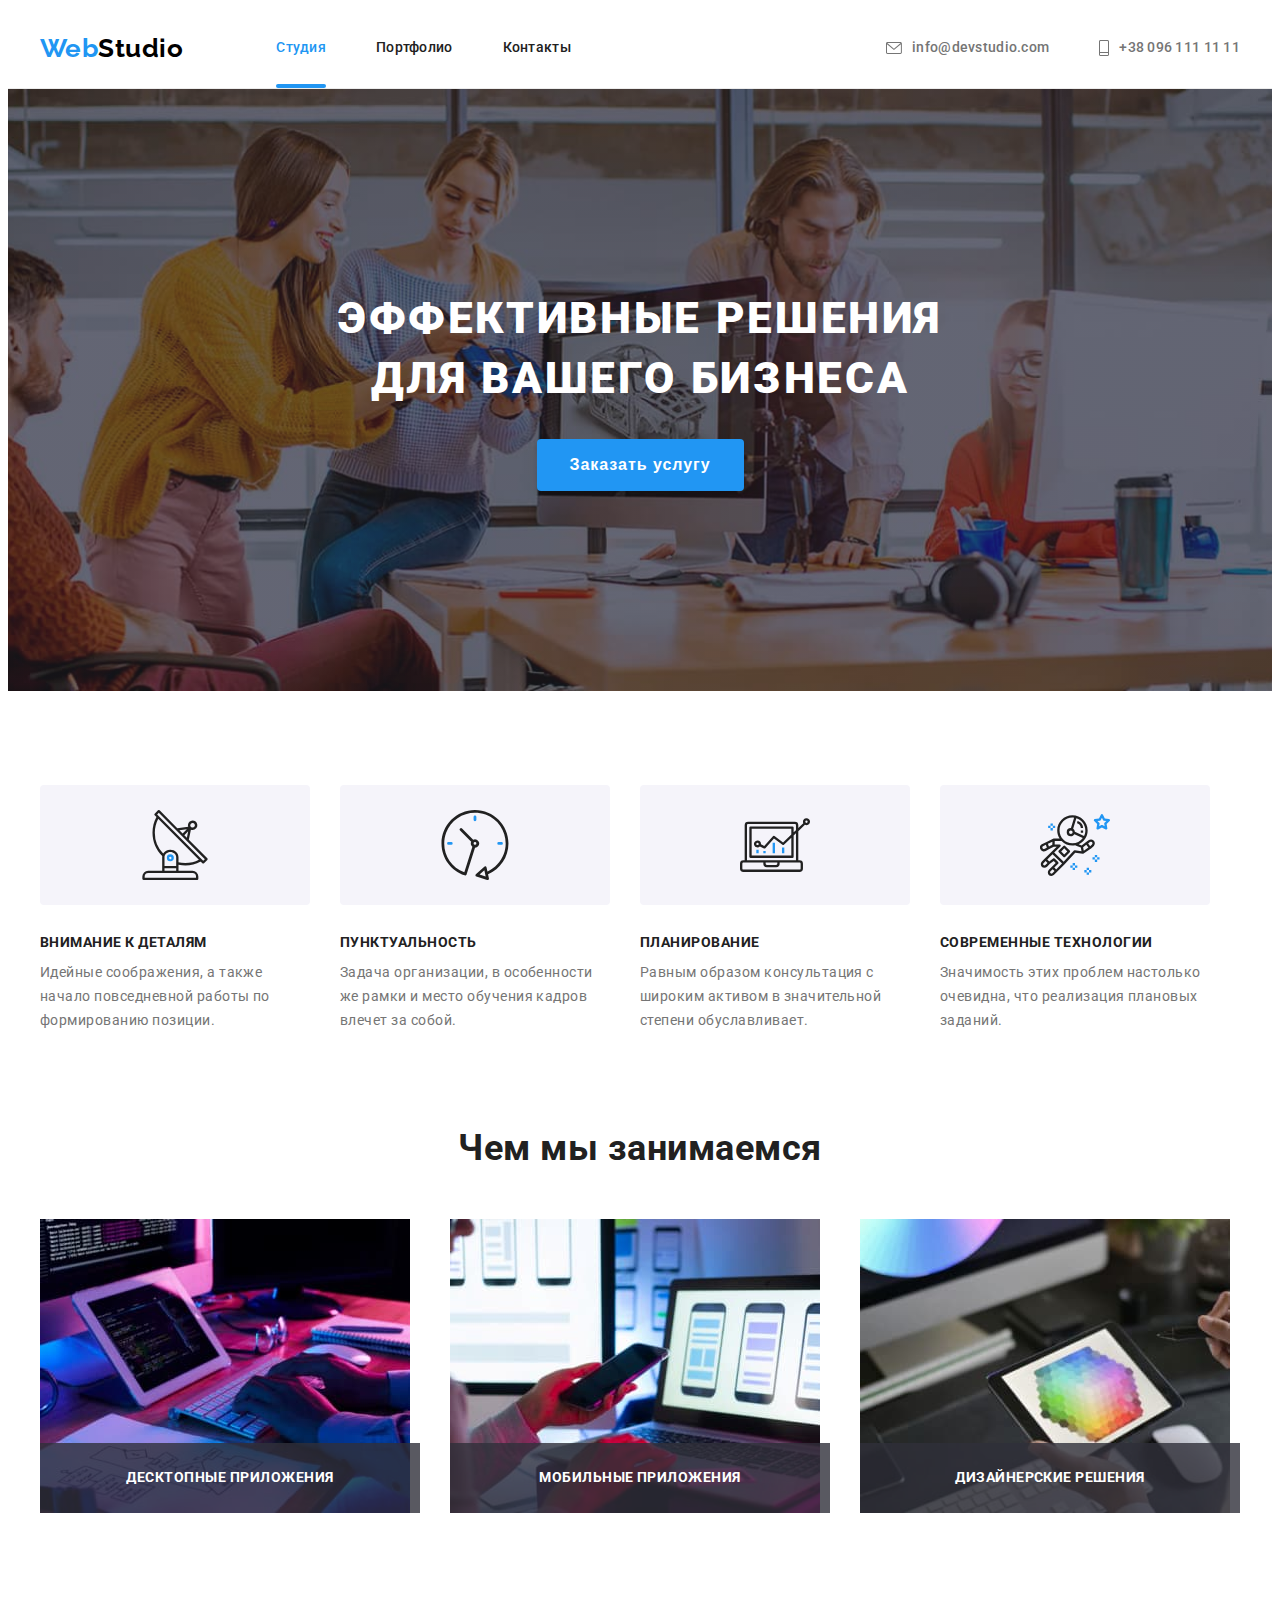
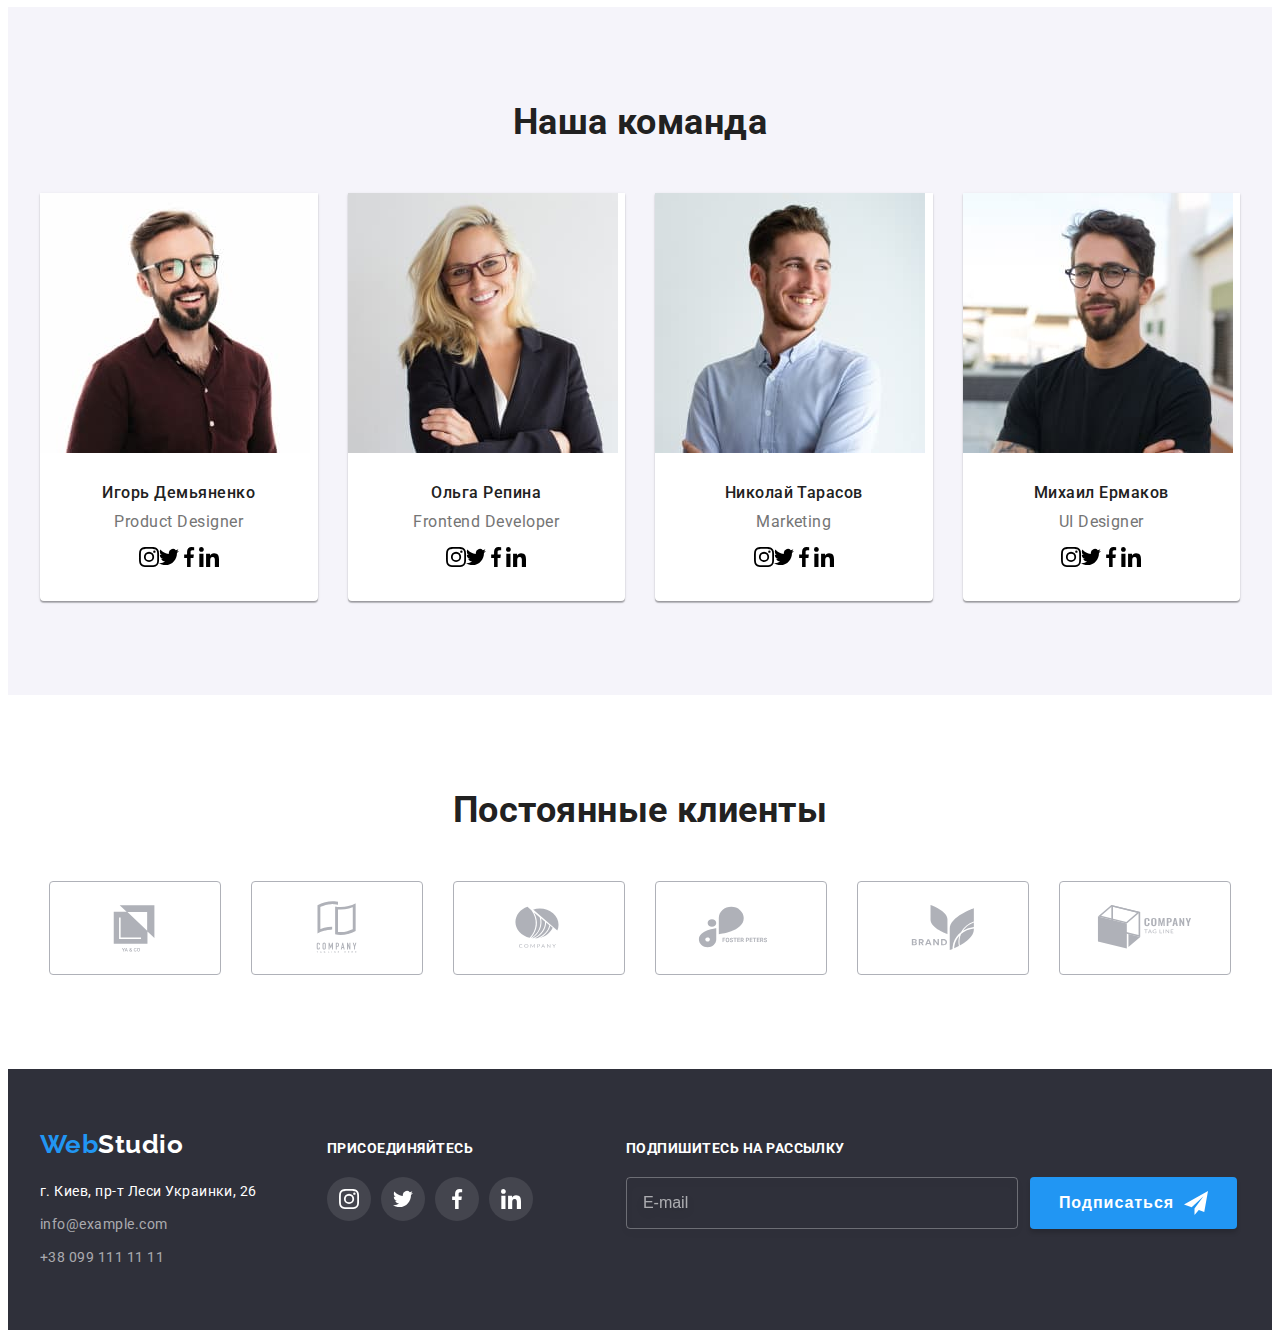
==== commit c931ffd7: "Разбивает стили по scss файлам, стили по BEM для footer, header и некоторым компонентам" ====
--- a/index.html
+++ b/index.html
@@ -21,35 +21,35 @@
   <body>
     <!-- HEADER -->
     <header class="header">
-      <div class="container header-container">
-        <nav class="navigation">
-          <a class="logo-link header-logo link" lang="en" href="./index.html"
-            >Web<span class="header-logo-decor">Studio</span></a
+      <div class="container header__container">
+        <nav class="header__nav">
+          <a class="logo header__logo link" lang="en" href="./index.html"
+            >Web<span class="logo__label logo__label_theme_light">Studio</span></a
           >
           <ul class="menu list">
-            <li class="menu-item">
-              <a class="menu-link link current-page-item" href="./index.html">Студия</a>
-            </li>
-            <li class="menu-item">
-              <a class="menu-link link" href="./portfolio.html">Портфолио</a>
-            </li>
-            <li class="menu-item">
-              <a class="menu-link link" href="">Контакты</a>
+            <li class="menu__item">
+              <a class="menu__link link menu__link_current-page" href="./index.html">Студия</a>
+            </li>
+            <li class="menu__item">
+              <a class="menu__link link" href="./portfolio.html">Портфолио</a>
+            </li>
+            <li class="menu__item">
+              <a class="menu__link link" href="">Контакты</a>
             </li>
           </ul>
         </nav>
         <ul class="contacts-list list">
-          <li class="contacts-item">
-            <a class="contacts-link link" href="mailto:info@devstudio.com">
-              <svg class="contacts-icon" width="16" height="12">
+          <li class="contacts-list__item">
+            <a class="contacts-list__link link" href="mailto:info@devstudio.com">
+              <svg class="contacts-list__icon" width="16" height="12">
                 <use href="./images/icons.svg#icon-envelope"></use>
               </svg>
               info@devstudio.com</a
             >
           </li>
-          <li class="contacts-item">
-            <a class="contacts-link link" href="tel:+380961111111">
-              <svg class="contacts-icon" width="10" height="16">
+          <li class="contacts-list__item">
+            <a class="contacts-list__link link" href="tel:+380961111111">
+              <svg class="contacts-list__icon" width="10" height="16">
                 <use href="./images/icons.svg#icon-phone"></use>
               </svg>
               +38 096 111 11 11</a
@@ -406,81 +406,81 @@
     <!-- FOOTER -->
     <footer class="footer">
       <div class="container">
-        <div class="footer-container">
-          <div class="address-container">
-            <a class="logo-link footer-logo link" lang="en" href="./index.html"
-              >Web<span class="footer-logo-decor">Studio</span></a
+        <div class="footer__container">
+          <div class="footer__address-container">
+            <a class="logo footer__logo link" lang="en" href="./index.html"
+              >Web<span class="logo__label logo__label_theme_dark">Studio</span></a
             >
             <address class="address">
-              <ul class="address-contacts-list list">
-                <li class="address-contacts-list-item">
+              <ul class="address__contacts-list list">
+                <li class="address__contacts-list-item">
                   <a
-                    class="address-postal-link link"
+                    class="address__postal-link link"
                     href="https://goo.gl/maps/wizfUWT5925E2VPB9"
                     target="_blank"
                     rel="noopener noreferrer"
                     >г. Киев, пр-т Леси Украинки, 26</a
                   >
                 </li>
-                <li class="address-contacts-list-item">
-                  <a class="address-mail-link link" href="mailto:info@example.com"
+                <li class="address__contacts-list-item">
+                  <a class="address__email-link link" href="mailto:info@example.com"
                     >info@example.com</a
                   >
                 </li>
-                <li class="address-contacts-list-item">
-                  <a class="address-tel-link link" href="tel:+380991111111">+38 099 111 11 11</a>
+                <li class="address__contacts-list-item">
+                  <a class="address__tel-link link" href="tel:+380991111111">+38 099 111 11 11</a>
                 </li>
               </ul>
             </address>
           </div>
-          <div class="social-links-container">
-            <p class="social-links-caption">Присоединяйтесь</p>
+          <div class="social-links social-links__container">
+            <p class="social-links__caption">Присоединяйтесь</p>
             <ul class="social-list list">
-              <li class="social-list-item">
-                <a class="social-list-link social-links-dark-theme link" href="">
-                  <svg class="social-list-icon" width="20" height="20">
+              <li class="social-list__item">
+                <a class="social-list__link social-links_theme_dark link" href="">
+                  <svg class="social-list__icon" width="20" height="20">
                     <use href="./images/icons.svg#icon-instagram"></use>
                   </svg>
                 </a>
               </li>
-              <li class="social-list-item">
-                <a class="social-list-link social-links-dark-theme link" href="">
-                  <svg class="social-list-icon" width="20" height="20">
+              <li class="social-list__item">
+                <a class="social-list__link social-links_theme_dark link" href="">
+                  <svg class="social-list__icon" width="20" height="20">
                     <use href="./images/icons.svg#icon-twitter"></use>
                   </svg>
                 </a>
               </li>
-              <li class="social-list-item">
-                <a class="social-list-link social-links-dark-theme link" href="">
-                  <svg class="social-list-icon" width="20" height="20">
+              <li class="social-list__item">
+                <a class="social-list__link social-links_theme_dark link" href="">
+                  <svg class="social-list__icon" width="20" height="20">
                     <use href="./images/icons.svg#icon-facebook"></use>
                   </svg>
                 </a>
               </li>
-              <li class="social-list-item">
-                <a class="social-list-link social-links-dark-theme link" href="">
-                  <svg class="social-list-icon" width="20" height="20">
+              <li class="social-list__item">
+                <a class="social-list__link social-links_theme_dark link" href="">
+                  <svg class="social-list__icon" width="20" height="20">
                     <use href="./images/icons.svg#icon-linkedin"></use>
                   </svg>
                 </a>
               </li>
             </ul>
           </div>
-          <div class="subscription-form-container">
-            <p class="subscription-form-head">Подпишитесь на рассылку</p>
+          <div class="foooter-subscription footer-subscription__container">
+            <p class="footer-subscription__head">Подпишитесь на рассылку</p>
             <form action="#" class="subscription-form">
-              <label class="subscription-form-field">
+              <label class="subscription-form__field">
                 <input
                   type="email"
                   name="user-email"
-                  class="subscription-form-input"
+                  class="subscription-form__input"
                   placeholder="E-mail"
                   required
                 />
               </label>
-              <button type="submit" class="subscription-btn">
+              <button type="submit" class="subscription-form__btn">
                 Подписаться
-                <svg class="subscription-icon" width="24" height="24">
+                <svg class="subscription-form__icon" width="24" height="24">
                   <use href="./images/icons.svg#icon-send"></use>
                 </svg>
               </button>
--- a/css/main.min.css
+++ b/css/main.min.css
@@ -1,2 +1,2 @@
-:root{--main-font: 'Roboto', sans-serif;--secondary-font: 'Raleway', sans-serif;--accent-color: #2196f3;--primary-text-color: #212121;--secondary-text-color: #757575;--primary-white-color: #fff;--primary-black-color: #000;--card-set-gap: 30px;--transition-duration: 250ms;--transition-timing-function: cubic-bezier(0.4, 0, 0.2, 1)}h1,h2,h3,h4,h5,h6,p{margin-top:0;margin-bottom:0}ul,ol{margin-top:0;margin-bottom:0;padding-left:0}img{display:block;max-width:100%;height:auto}.list{list-style:none}.link{text-decoration:none}body{min-width:1200px;font-family:var(--main-font);letter-spacing:0.03em;color:var(--primary-text-color);background-color:var(--primary-white-color)}
+:root{--main-font: 'Roboto', sans-serif;--secondary-font: 'Raleway', sans-serif;--accent-color: #2196f3;--primary-text-color: #212121;--secondary-text-color: #757575;--primary-white-color: #fff;--primary-black-color: #000;--card-set-gap: 30px;--transition-duration: 250ms;--transition-timing-function: cubic-bezier(0.4, 0, 0.2, 1)}.visually-hidden{position:absolute !important;clip:rect(1px 1px 1px 1px);clip:rect(1px, 1px, 1px, 1px);padding:0 !important;border:0 !important;height:1px !important;width:1px !important;overflow:hidden}h1,h2,h3,h4,h5,h6,p{margin-top:0;margin-bottom:0}ul,ol{margin-top:0;margin-bottom:0;padding-left:0}img{display:block;max-width:100%;height:auto}.list{list-style:none}.link{text-decoration:none}body{min-width:1200px;font-family:var(--main-font);letter-spacing:0.03em;color:var(--primary-text-color);background-color:var(--primary-white-color)}.section{padding-top:94px;padding-bottom:94px}.container{width:1200px;margin:0 auto;padding-left:15px;padding-right:15px}.logo{display:block;font-family:var(--secondary-font);font-weight:700;font-size:26px;line-height:1.19;color:var(--accent-color)}.logo__label_theme_light{color:var(--primary-black-color)}.logo__label_theme_dark{color:var(--primary-white-color)}.menu .menu__link_current-page{color:var(--accent-color)}.menu__link_current-page::after{content:'';position:absolute;width:100%;height:4px;left:0;bottom:0;border-radius:2px;background-color:var(--accent-color)}.menu{display:flex}.menu__item{position:relative}.menu__item:not(:last-child){margin-right:50px}.menu__link{display:block;padding:32px 0;font-weight:500;font-size:14px;line-height:1.14;letter-spacing:0.02em;color:inherit;transition:color var(--transition-duration) var(--transition-timing-function)}.menu__link:hover,.menu__link:focus{color:var(--accent-color)}.modal-btn{display:block;margin:0 auto;padding:10px 32px;font-weight:700;font-size:16px;line-height:1.88;letter-spacing:0.06em;color:var(--primary-white-color);background-color:var(--accent-color);border:1px solid transparent;border-radius:4px;box-shadow:0px 4px 4px rgba(0,0,0,0.15);cursor:pointer}.title{margin-bottom:50px;font-size:36px;line-height:1.17;text-align:center}.social-links__container{margin-right:93px}.social-links__caption{margin-bottom:20px;font-weight:700;font-size:14px;line-height:1.14;text-transform:uppercase;color:var(--primary-white-color)}.social-links_theme_light{color:#afb1b8}.social-links_theme_dark{background-color:rgba(255,255,255,0.1);color:var(--primary-white-color)}.social-list{display:flex;justify-content:center}.social-list__item:not(:last-child){margin-right:10px}.social-list__link{display:flex;justify-content:center;align-items:center;width:44px;height:44px;border-radius:50%;transition:color var(--transition-duration) var(--transition-timing-function),background-color var(--transition-duration) var(--transition-timing-function)}.social-list__link:hover,.social-list__link:focus{color:var(--primary-white-color);background-color:var(--accent-color)}.social-list__icon{fill:currentColor}.backdrop{position:fixed;top:0;left:0;width:100vw;height:100vh;background-color:rgba(0,0,0,0.2);z-index:500;transition:opacity var(--transition-duration) var(--transition-timing-function),visibility var(--transition-duration) var(--transition-timing-function)}.is-hidden{opacity:0;visibility:hidden;pointer-events:none}.backdrop.is-hidden .modal{transform:translate(-50%, -50%) scale(1.1)}.modal{position:absolute;top:50%;left:50%;width:528px;height:580px;padding:40px;background-color:var(--primary-white-color);box-shadow:0px 1px 3px rgba(0,0,0,0.12),0px 1px 1px rgba(0,0,0,0.14),0px 2px 1px rgba(0,0,0,0.2);border-radius:4px;transform:translate(-50%, -50%) scale(1);transition:transform var(--transition-duration) var(--transition-timing-function)}.modal-close-btn{display:flex;justify-content:center;align-items:center;position:absolute;top:8px;right:8px;width:30px;height:30px;padding:0;color:var(--primary-black-color);border:1px solid rgba(0,0,0,0.1);border-radius:50%;background-color:var(--primary-white-color);cursor:pointer;transition:color var(--transition-duration) var(--transition-timing-function)}.modal-close-btn:hover,.modal-close-btn:focus{color:var(--accent-color)}.modal-close-icon{fill:currentColor}.modal-form{display:flex;flex-direction:column}.modal-form-head{margin-bottom:12px;font-weight:700;font-size:20px;line-height:1.15;text-align:center}.modal-form-field{margin-bottom:10px;font-size:12px;line-height:1.14;letter-spacing:0.01em;color:var(--secondary-text-color)}.modal-form-field:nth-child(5){margin-bottom:20px}.modal-form-input-wrapper{position:relative;display:block;margin-top:4px}.modal-form-input{width:100%;height:40px;border:1px solid rgba(33,33,33,0.2);border-radius:4px;padding-left:46px;transition:border-color var(--transition-duration) var(--transition-timing-function)}.modal-form-input:focus{border-color:var(--accent-color);outline:none}.modal-form-input:focus+.modal-form-icon{fill:var(--accent-color)}.modal-form-icon{position:absolute;top:50%;left:12px;fill:var(--primary-text-color);transform:translateY(-50%);transition:fill var(--transition-duration) var(--transition-timing-function)}.modal-form-comment{width:100%;height:120px;padding:12px 16px;margin-top:4px;border:1px solid rgba(33,33,33,0.2);border-radius:4px;resize:none;transition:border-color var(--transition-duration) var(--transition-timing-function)}.modal-form-comment::placeholder{font-size:14px;line-height:1.14;letter-spacing:0.01em;color:rgba(117,117,117,0.5)}.modal-form-comment:focus{border-color:var(--accent-color);outline:none}.checkbox-icon-wrapper{position:relative;display:inline-block;width:16px;height:15px;vertical-align:middle;margin-right:7px;border:2px solid var(--primary-text-color);border-radius:4px;transition:border-color var(--transition-duration) var(--transition-timing-function)}.checkbox-icon{position:absolute;top:-2px;left:-2px;display:block;cursor:pointer;opacity:0;transition:opacity var(--transition-duration) var(--transition-timing-function)}.modal-form-checkbox:focus+.modal-form-checkbox-policy .checkbox-icon-wrapper{outline:2px solid var(--primary-black-color)}.modal-form-checkbox:checked+.modal-form-checkbox-policy .checkbox-icon{opacity:1}.modal-form-checkbox:checked+.modal-form-checkbox-policy .checkbox-icon-wrapper{border-color:transparent}.modal-form-checkbox-policy{margin-bottom:30px;vertical-align:middle;font-size:14px;line-height:1.71;text-align:center;color:var(--secondary-text-color)}.modal-form-policy-link{color:var(--accent-color)}.modal-form-btn{padding:10px 56px;align-self:center;font-weight:700;font-size:16px;line-height:1.88;text-align:center;letter-spacing:0.06em;color:var(--primary-white-color);background-color:var(--accent-color);box-shadow:0px 4px 4px rgba(0,0,0,0.15);border:1px solid transparent;border-radius:4px;cursor:pointer;transition:background-color var(--transition-duration) var(--transition-timing-function)}.modal-form-btn:hover,.modal-form-btn:focus{background-color:#188ce8}.header{border-bottom-width:1px;border-bottom-style:solid;border-bottom-color:#ececec}.header__container{display:flex;align-items:center}.header__nav{display:flex;align-items:center}.header__logo{margin-right:93px}.contacts-list{display:flex;margin-left:auto}.contacts-list__item:not(:last-child){margin-right:50px}.contacts-list__link{display:flex;align-items:center;padding:32px 0;font-weight:500;font-size:14px;line-height:1.14;letter-spacing:0.02em;color:var(--secondary-text-color);transition:color var(--transition-duration) var(--transition-timing-function)}.contacts-list__link:hover,.contacts-list__link:focus{color:var(--accent-color)}.contacts-list__icon{margin-right:10px;fill:currentColor}.hero{max-width:1600px;margin:0 auto;padding:200px 0;background-color:#c4c4c4;background-image:linear-gradient(rgba(47,48,58,0.4), rgba(47,48,58,0.4)),url("../images/hero/background-image.jpg");background-position:50% 50%;background-size:cover;background-repeat:no-repeat}.hero-title{max-width:696px;margin:0 auto 30px;font-weight:900;font-size:44px;line-height:1.36;text-align:center;letter-spacing:0.06em;text-transform:uppercase;color:var(--primary-white-color)}.advantages-list{display:flex}.advantages-list-item{width:270px}.advantages-list-item:not(:last-child){margin-right:30px}.advantages-icon-container{display:flex;height:120px;justify-content:center;align-items:center;margin-bottom:30px;background-color:#f5f4fa;border-radius:4px}.advantages-list-item-title{margin-bottom:10px;font-size:14px;line-height:1.14;text-transform:uppercase}.advantages-list-item-description{font-size:14px;line-height:1.71;color:var(--secondary-text-color)}.services{padding-top:0;padding-bottom:94px}.services-img-list{display:flex;flex-wrap:wrap;margin-left:calc(-1 * var(--card-set-gap));margin-top:calc(-1 * var(--card-set-gap))}.services-img-list-item{position:relative;flex-basis:calc(100% / 3 - var(--card-set-gap));margin-left:var(--card-set-gap);margin-top:var(--card-set-gap)}.services-img-list-label{position:absolute;left:0;bottom:0;width:100%;padding:27px 0;font-weight:700;font-size:14px;line-height:1.14;text-align:center;text-transform:uppercase;color:var(--primary-white-color);background-color:rgba(47,48,58,0.8)}.team{background-color:#f5f4fa}.team-list{display:flex;flex-wrap:wrap;margin-left:calc(-1 * var(--card-set-gap));margin-top:calc(-1 * var(--card-set-gap))}.team-list-item{flex-basis:calc(100% / 4 - var(--card-set-gap));margin-left:var(--card-set-gap);margin-top:var(--card-set-gap)}.team-list-item-container{background-color:var(--primary-white-color);box-shadow:0px 1px 3px rgba(0,0,0,0.12),0px 1px 1px rgba(0,0,0,0.14),0px 2px 1px rgba(0,0,0,0.2);border-radius:0px 0px 4px 4px;overflow:hidden}.team-list-item-content{padding:30px 0}.team-list-item-title{margin-bottom:10px;font-weight:500;font-size:16px;line-height:1.19;text-align:center}.team-list-item-description{margin-bottom:16px;font-size:16px;line-height:1.19;text-align:center;color:var(--secondary-text-color)}.clients-list{display:flex;justify-content:center}.clients-list-item:not(:last-child){margin-right:30px}.clients-list-link{display:flex;justify-content:center;align-items:center;width:170px;height:92px;color:#afb1b8;border:1px solid #afb1b8;border-radius:4px;transition:color var(--transition-duration) var(--transition-timing-function),border-color var(--transition-duration) var(--transition-timing-function)}.clients-list-link:hover,.clients-list-link:focus{color:var(--accent-color);border-color:var(--accent-color)}.clients-list-icon{fill:currentColor}.works-filter-btn-list{display:flex;justify-content:center;margin:0 auto;margin-bottom:50px}.works-filter-btn-list-item:not(:last-child){margin-right:8px}.works-filter-btn{display:block;padding:6px 22px;letter-spacing:inherit;font-weight:500;font-size:16px;line-height:1.63;color:inherit;background-color:#f5f4fa;border:1px solid transparent;border-radius:4px;cursor:pointer;transition:color var(--transition-duration) var(--transition-timing-function),background-color var(--transition-duration) var(--transition-timing-function),box-shadow var(--transition-duration) var(--transition-timing-function)}.works-filter-btn:hover,.works-filter-btn:focus{color:var(--primary-white-color);background-color:var(--accent-color);box-shadow:0px 3px 1px rgba(0,0,0,0.1),0px 1px 2px rgba(0,0,0,0.08),0px 2px 2px rgba(0,0,0,0.12)}.works-list{display:flex;flex-wrap:wrap;margin-left:calc(-1 * var(--card-set-gap));margin-top:calc(-1 * var(--card-set-gap))}.works-list-item{flex-basis:calc(100% / 3 - var(--card-set-gap));margin-left:var(--card-set-gap);margin-top:var(--card-set-gap)}.works-list-link{display:block;transition:box-shadow var(--transition-duration) var(--transition-timing-function)}.works-list-link:hover,.works-list-link:focus{box-shadow:0px 1px 1px rgba(0,0,0,0.12),0px 4px 4px rgba(0,0,0,0.06),1px 4px 6px rgba(0,0,0,0.16)}.works-list-item-thumb{position:relative;overflow:hidden}.works-list-overlay{position:absolute;top:0;left:0;width:100%;height:100%;padding:63px 24px;overflow:auto;font-size:18px;line-height:1.56;color:var(--primary-white-color);background-color:rgba(33,150,243,0.9);transform:translateY(100%);transition:transform var(--transition-duration) var(--transition-timing-function)}.works-list-link:hover .works-list-overlay,.works-list-link:focus .works-list-overlay{transform:translateY(0%)}.works-list-item-content{padding:20px 24px;border:1px solid #eee;border-top:none}.works-list-link-title{margin-bottom:4px;font-size:18px;line-height:2;letter-spacing:0.06em;color:var(--primary-text-color)}.works-list-link-description{font-size:16px;line-height:1.88;color:var(--secondary-text-color)}.footer{padding:60px 0;background-color:#2f303a}.footer__container{display:flex;align-items:baseline}.footer__address-container{margin-right:70px}.footer__logo{margin-bottom:20px}.address__contacts-list-item{font-style:normal;font-weight:400;font-size:14px;line-height:1.71}.address__contacts-list-item:not(:last-child){margin-bottom:9px}.address__postal-link{color:var(--primary-white-color)}.address__email-link,.address__tel-link{color:rgba(255,255,255,0.6)}.footer-subscription__head{margin-bottom:20px;font-weight:700;font-size:14px;line-height:1.14;text-transform:uppercase;color:var(--primary-white-color)}.subscription-form{display:flex}.subscription-form__field{margin-right:12px}.subscription-form__input{width:358px;height:50px;padding:0 16px;font-size:16px;line-height:1.25;color:rgba(255,255,255,0.6);border:1px solid rgba(255,255,255,0.3);filter:drop-shadow(0px 4px 4px rgba(0,0,0,0.15));border-radius:4px;background-color:transparent}.subscription-form__input::placeholder{font-size:16px;line-height:1.25;color:rgba(255,255,255,0.6)}.subscription-form__btn{display:flex;justify-content:center;align-items:center;padding:0 28px;text-align:center;font-weight:700;font-size:16px;line-height:1.88;letter-spacing:0.06em;color:var(--primary-white-color);box-shadow:0px 4px 4px rgba(0,0,0,0.15);border:1px solid transparent;border-radius:4px;background-color:var(--accent-color)}.subscription-form__icon{margin-left:10px;fill:var(--primary-white-color)}
 /*# sourceMappingURL=main.min.css.map */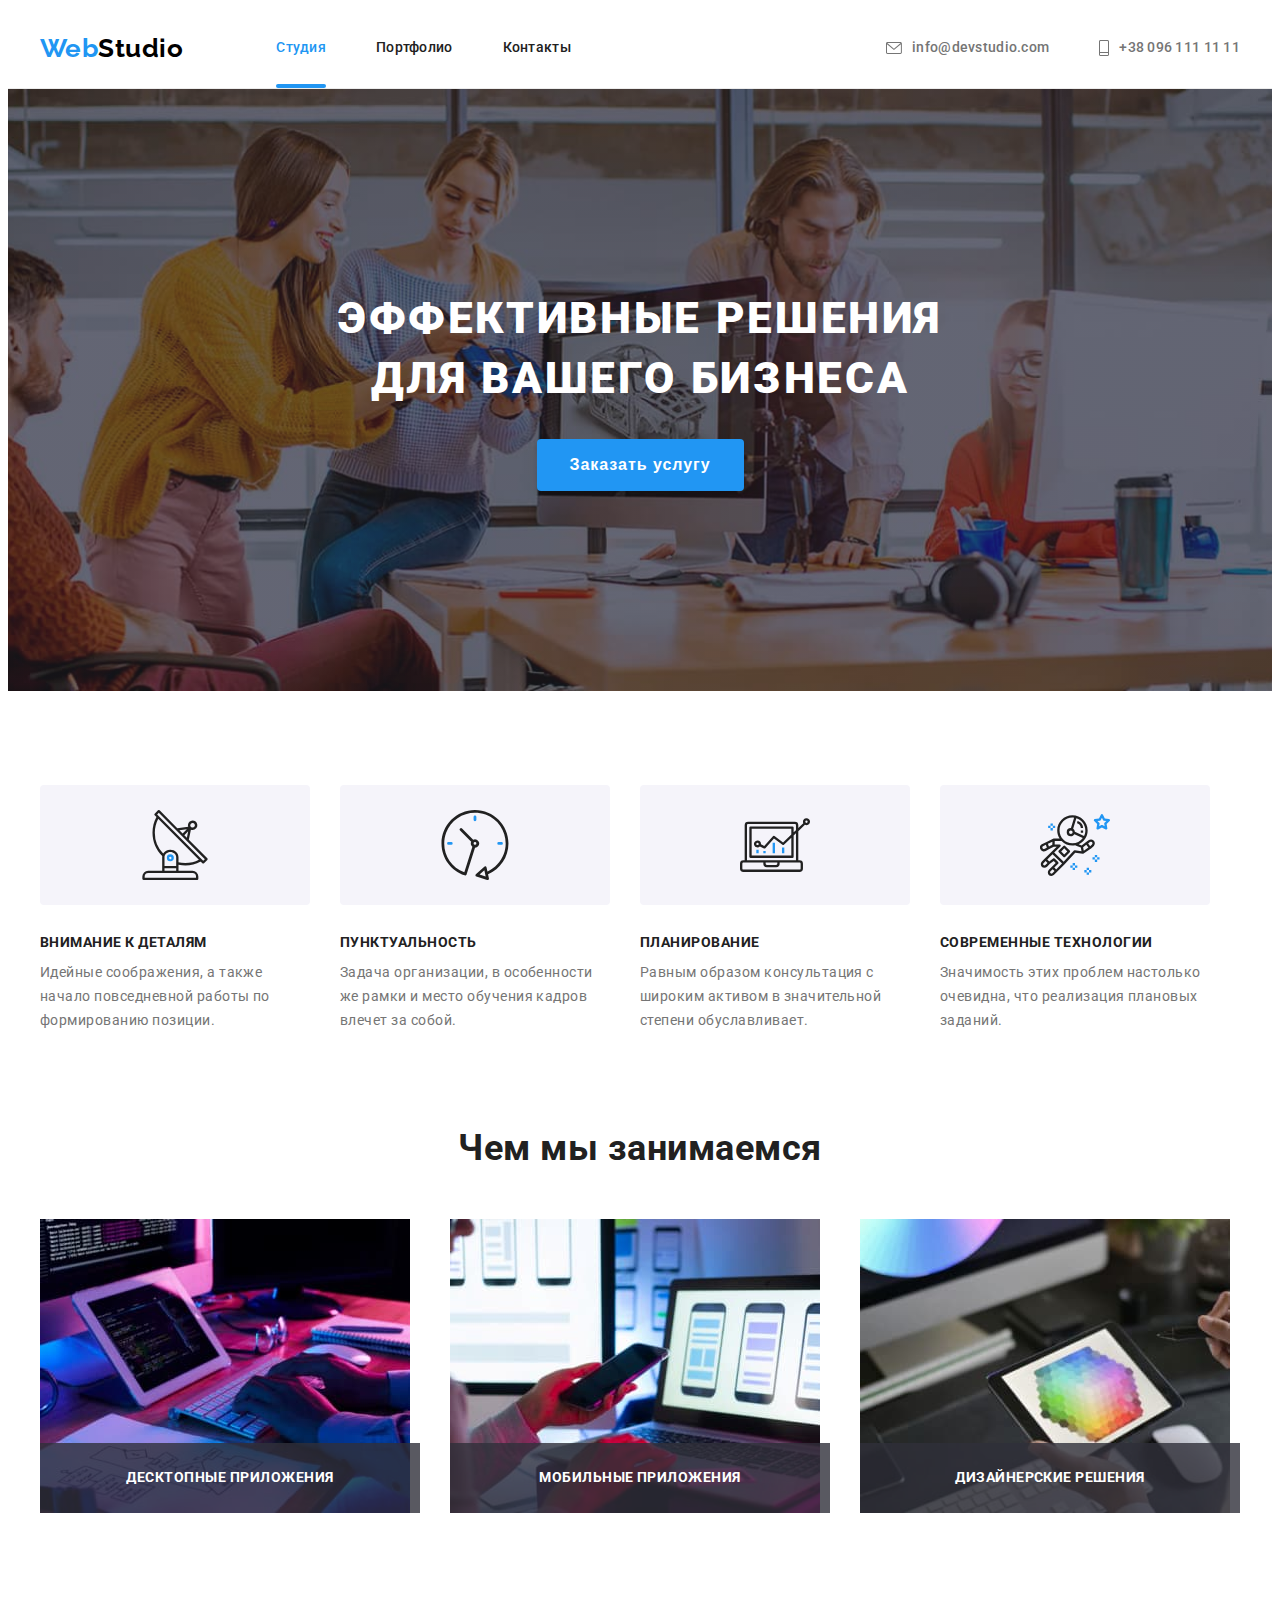
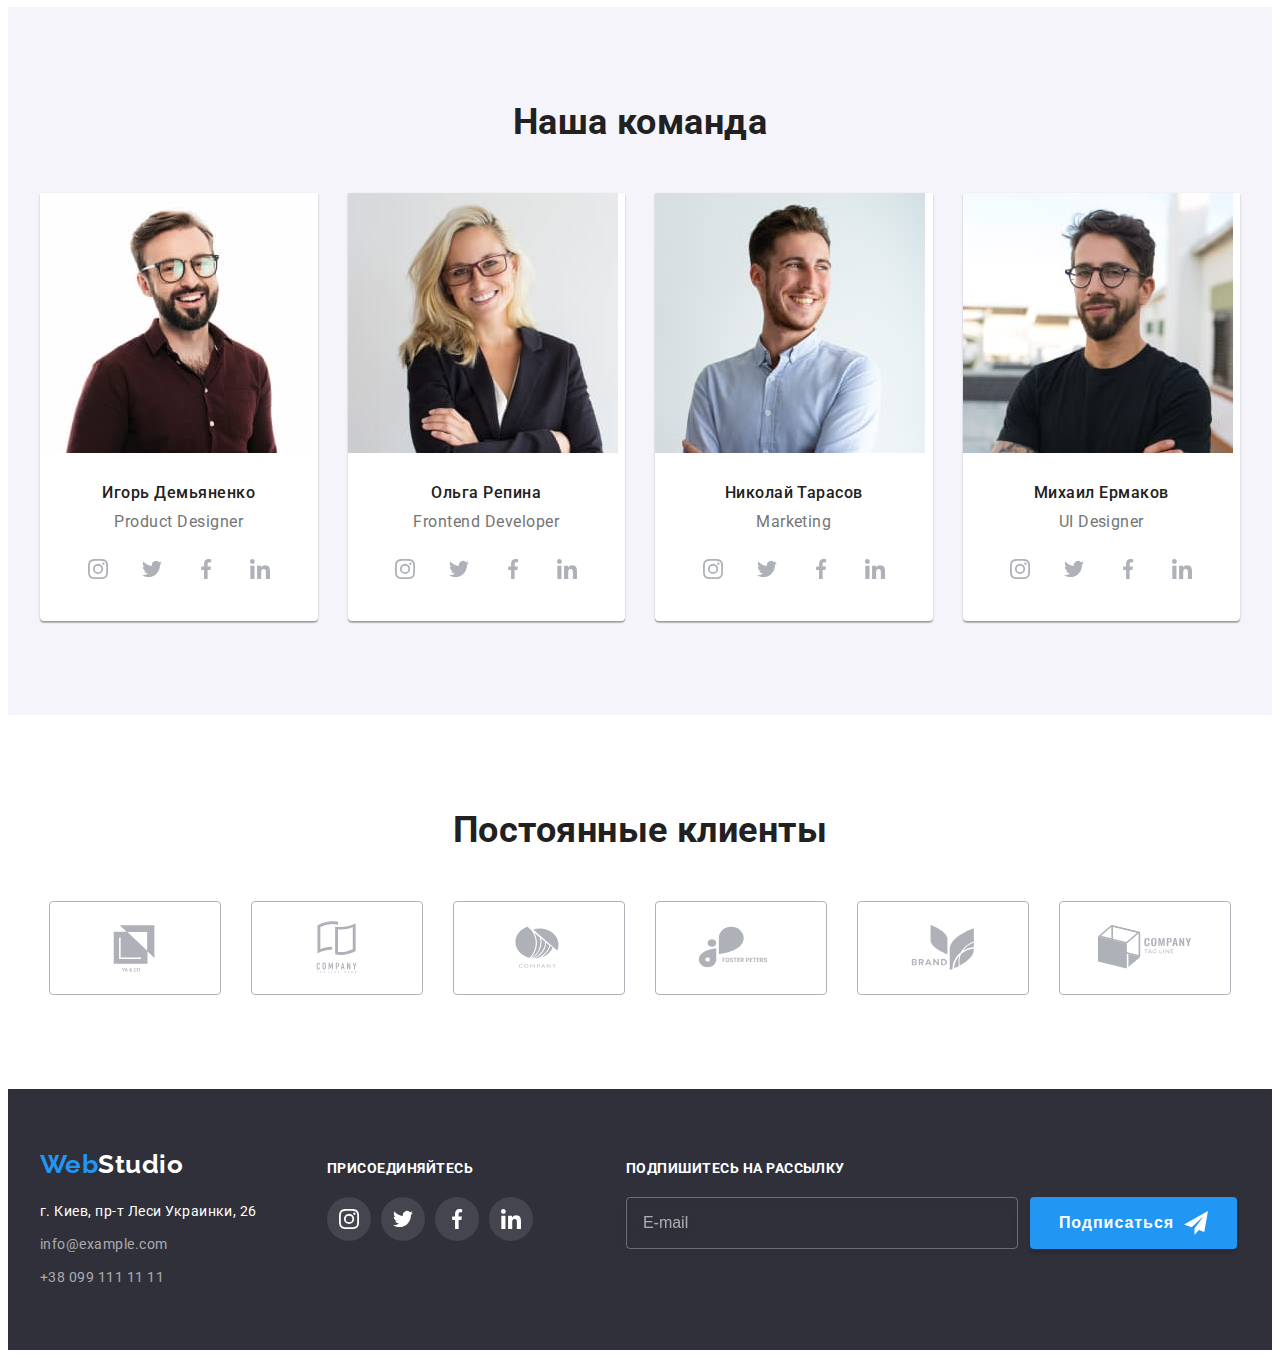
==== commit a10b27d4: "Добавлены некоторые компоненты SCSS, стили в BEM и конкатенации, и другие правки" ====
--- a/index.html
+++ b/index.html
@@ -28,7 +28,7 @@
           >
           <ul class="menu list">
             <li class="menu__item">
-              <a class="menu__link link menu__link_current-page" href="./index.html">Студия</a>
+              <a class="menu__link menu__link_current-page link" href="./index.html">Студия</a>
             </li>
             <li class="menu__item">
               <a class="menu__link link" href="./portfolio.html">Портфолио</a>
@@ -38,18 +38,18 @@
             </li>
           </ul>
         </nav>
-        <ul class="contacts-list list">
-          <li class="contacts-list__item">
-            <a class="contacts-list__link link" href="mailto:info@devstudio.com">
-              <svg class="contacts-list__icon" width="16" height="12">
+        <ul class="contacts contacts_end list">
+          <li class="contacts__item">
+            <a class="contacts__link link" href="mailto:info@devstudio.com">
+              <svg class="contacts__icon" width="16" height="12">
                 <use href="./images/icons.svg#icon-envelope"></use>
               </svg>
               info@devstudio.com</a
             >
           </li>
-          <li class="contacts-list__item">
-            <a class="contacts-list__link link" href="tel:+380961111111">
-              <svg class="contacts-list__icon" width="10" height="16">
+          <li class="contacts__item">
+            <a class="contacts__link link" href="tel:+380961111111">
+              <svg class="contacts__icon" width="10" height="16">
                 <use href="./images/icons.svg#icon-phone"></use>
               </svg>
               +38 096 111 11 11</a
@@ -62,56 +62,56 @@
       <!-- HERO -->
       <section class="hero">
         <div class="container">
-          <h1 class="hero-title">Эффективные решения для вашего бизнеса</h1>
-          <button class="modal-btn" type="button" data-modal-open>Заказать услугу</button>
+          <h1 class="hero__title">Эффективные решения для вашего бизнеса</h1>
+          <button class="btn btn_modal" type="button" data-modal-open>Заказать услугу</button>
         </div>
       </section>
       <!-- ADVANTAGES -->
       <section class="advantages section">
         <div class="container">
-          <h2 class="title visually-hidden">Преимущества студии</h2>
-          <ul class="advantages-list list">
-            <li class="advantages-list-item">
-              <div class="advantages-icon-container">
+          <h2 class="title title_top visually-hidden">Преимущества студии</h2>
+          <ul class="advantages__list list">
+            <li class="advantages__item">
+              <div class="advantages__icon-wrapper">
                 <svg width="70" height="70">
                   <use href="./images/icons.svg#icon-antenna"></use>
                 </svg>
               </div>
-              <h3 class="advantages-list-item-title">Внимание к деталям</h3>
-              <p class="advantages-list-item-description">
+              <h3 class="advantages__item-title">Внимание к деталям</h3>
+              <p class="advantages__item-description">
                 Идейные соображения, а также начало повседневной работы по формированию позиции.
               </p>
             </li>
-            <li class="advantages-list-item">
-              <div class="advantages-icon-container">
+            <li class="advantages__item">
+              <div class="advantages__icon-wrapper">
                 <svg width="70" height="70">
                   <use href="./images/icons.svg#icon-clock"></use>
                 </svg>
               </div>
-              <h3 class="advantages-list-item-title">Пунктуальность</h3>
-              <p class="advantages-list-item-description">
+              <h3 class="advantages__item-title">Пунктуальность</h3>
+              <p class="advantages__item-description">
                 Задача организации, в особенности же рамки и место обучения кадров влечет за собой.
               </p>
             </li>
-            <li class="advantages-list-item">
-              <div class="advantages-icon-container">
+            <li class="advantages__item">
+              <div class="advantages__icon-wrapper">
                 <svg width="70" height="70">
                   <use href="./images/icons.svg#icon-diagram"></use>
                 </svg>
               </div>
-              <h3 class="advantages-list-item-title">Планирование</h3>
-              <p class="advantages-list-item-description">
+              <h3 class="advantages__item-title">Планирование</h3>
+              <p class="advantages__item-description">
                 Равным образом консультация с широким активом в значительной степени обуславливает.
               </p>
             </li>
-            <li class="advantages-list-item">
-              <div class="advantages-icon-container">
+            <li class="advantages__item">
+              <div class="advantages__icon-wrapper">
                 <svg width="70" height="70">
                   <use href="./images/icons.svg#icon-astronaut"></use>
                 </svg>
               </div>
-              <h3 class="advantages-list-item-title">Современные технологии</h3>
-              <p class="advantages-list-item-description">
+              <h3 class="advantages__item-title">Современные технологии</h3>
+              <p class="advantages__item-description">
                 Значимость этих проблем настолько очевидна, что реализация плановых заданий.
               </p>
             </li>
@@ -121,37 +121,37 @@
       <!-- SERVICES -->
       <section class="services">
         <div class="container">
-          <h2 class="title">Чем мы занимаемся</h2>
-          <ul class="services-img-list list">
-            <li class="services-img-list-item">
+          <h2 class="title title_top">Чем мы занимаемся</h2>
+          <ul class="services__list list">
+            <li class="services__item">
               <img
-                class="services-img-list-img"
+                class="services__img"
                 src="./images/services/service-1.jpg"
                 alt="Человек набирает программу на компьютере"
                 width="370"
                 height="294"
               />
-              <p class="services-img-list-label">Десктопные приложения</p>
-            </li>
-            <li class="services-img-list-item">
+              <p class="services__label">Десктопные приложения</p>
+            </li>
+            <li class="services__item">
               <img
-                class="services-img-list-img"
+                class="services__img"
                 src="./images/services/service-2.jpg"
                 alt="Человек смотрит на смартфон и экран ноутбука"
                 width="370"
                 height="294"
               />
-              <p class="services-img-list-label">Мобильные приложения</p>
-            </li>
-            <li class="services-img-list-item">
+              <p class="services__label">Мобильные приложения</p>
+            </li>
+            <li class="services__item">
               <img
-                class="services-img-list-img"
+                class="services__img"
                 src="./images/services/service-3.jpg"
                 alt="Человек выбирает цвет из палитры на планшете"
                 width="370"
                 height="294"
               />
-              <p class="services-img-list-label">Дизайнерские решения</p>
+              <p class="services__label">Дизайнерские решения</p>
             </li>
           </ul>
         </div>
@@ -159,47 +159,47 @@
       <!-- TEAM -->
       <section class="team section">
         <div class="container">
-          <h2 class="title">Наша команда</h2>
-          <ul class="team-list list">
-            <li class="team-list-item">
-              <div class="team-list-item-container">
-                <div class="team-list-item-thumb">
+          <h2 class="title title_top">Наша команда</h2>
+          <ul class="team__list list">
+            <li class="team__item">
+              <div class="team__container">
+                <div class="team__thumb">
                   <img
-                    class="team-list-item-img"
+                    class="team__img"
                     src="./images/team/igor.jpg"
                     alt="Игорь Демьяненко"
                     width="270"
                     height="260"
                   />
                 </div>
-                <div class="team-list-item-content">
-                  <h3 class="team-list-item-title">Игорь Демьяненко</h3>
-                  <p class="team-list-item-description" lang="en">Product Designer</p>
+                <div class="team__content">
+                  <h3 class="team__title">Игорь Демьяненко</h3>
+                  <p class="team__description" lang="en">Product Designer</p>
                   <ul class="social-list list">
-                    <li class="social-list-item">
-                      <a class="social-list-link social-links-light-theme link" href="">
-                        <svg class="social-list-icon" width="20" height="20">
+                    <li class="social-list__item">
+                      <a class="social-list__link social-list__link_theme_light link" href="">
+                        <svg class="social-list__icon" width="20" height="20">
                           <use href="./images/icons.svg#icon-instagram"></use>
                         </svg>
                       </a>
                     </li>
-                    <li class="social-list-item">
-                      <a class="social-list-link social-links-light-theme link" href="">
-                        <svg class="social-list-icon" width="20" height="20">
+                    <li class="social-list__item">
+                      <a class="social-list__link social-list__link_theme_light link" href="">
+                        <svg class="social-list__icon" width="20" height="20">
                           <use href="./images/icons.svg#icon-twitter"></use>
                         </svg>
                       </a>
                     </li>
-                    <li class="social-list-item">
-                      <a class="social-list-link social-links-light-theme link" href="">
-                        <svg class="social-list-icon" width="20" height="20">
+                    <li class="social-list__item">
+                      <a class="social-list__link social-list__link_theme_light link" href="">
+                        <svg class="social-list__icon" width="20" height="20">
                           <use href="./images/icons.svg#icon-facebook"></use>
                         </svg>
                       </a>
                     </li>
-                    <li class="social-list-item">
-                      <a class="social-list-link social-links-light-theme link" href="">
-                        <svg class="social-list-icon" width="20" height="20">
+                    <li class="social-list__item">
+                      <a class="social-list__link social-list__link_theme_light link" href="">
+                        <svg class="social-list__icon" width="20" height="20">
                           <use href="./images/icons.svg#icon-linkedin"></use>
                         </svg>
                       </a>
@@ -208,45 +208,45 @@
                 </div>
               </div>
             </li>
-            <li class="team-list-item">
-              <div class="team-list-item-container">
-                <div class="team-list-item-thumb">
+            <li class="team__item">
+              <div class="team__container">
+                <div class="team__thumb">
                   <img
-                    class="team-list-item-img"
+                    class="team__img"
                     src="./images/team/olga.jpg"
                     alt="Ольга Репина"
                     width="270"
                     height="260"
                   />
                 </div>
-                <div class="team-list-item-content">
-                  <h3 class="team-list-item-title">Ольга Репина</h3>
-                  <p class="team-list-item-description" lang="en">Frontend Developer</p>
+                <div class="team__content">
+                  <h3 class="team__title">Ольга Репина</h3>
+                  <p class="team__description" lang="en">Frontend Developer</p>
                   <ul class="social-list list">
-                    <li class="social-list-item">
-                      <a class="social-list-link social-links-light-theme link" href="">
-                        <svg class="social-list-icon" width="20" height="20">
+                    <li class="social-list__item">
+                      <a class="social-list__link social-list__link_theme_light link" href="">
+                        <svg class="social-list__icon" width="20" height="20">
                           <use href="./images/icons.svg#icon-instagram"></use>
                         </svg>
                       </a>
                     </li>
-                    <li class="social-list-item">
-                      <a class="social-list-link social-links-light-theme link" href="">
-                        <svg class="social-list-icon" width="20" height="20">
+                    <li class="social-list__item">
+                      <a class="social-list__link social-list__link_theme_light link" href="">
+                        <svg class="social-list__icon" width="20" height="20">
                           <use href="./images/icons.svg#icon-twitter"></use>
                         </svg>
                       </a>
                     </li>
-                    <li class="social-list-item">
-                      <a class="social-list-link social-links-light-theme link" href="">
-                        <svg class="social-list-icon" width="20" height="20">
+                    <li class="social-list__item">
+                      <a class="social-list__link social-list__link_theme_light link" href="">
+                        <svg class="social-list__icon" width="20" height="20">
                           <use href="./images/icons.svg#icon-facebook"></use>
                         </svg>
                       </a>
                     </li>
-                    <li class="social-list-item">
-                      <a class="social-list-link social-links-light-theme link" href="">
-                        <svg class="social-list-icon" width="20" height="20">
+                    <li class="social-list__item">
+                      <a class="social-list__link social-list__link_theme_light link" href="">
+                        <svg class="social-list__icon" width="20" height="20">
                           <use href="./images/icons.svg#icon-linkedin"></use>
                         </svg>
                       </a>
@@ -255,45 +255,45 @@
                 </div>
               </div>
             </li>
-            <li class="team-list-item">
-              <div class="team-list-item-container">
-                <div class="team-list-item-thumb">
+            <li class="team__item">
+              <div class="team__container">
+                <div class="team__thumb">
                   <img
-                    class="team-list-item-img"
+                    class="team__img"
                     src="./images/team/nikolai.jpg"
                     alt="Николай Тарасов"
                     width="270"
                     height="260"
                   />
                 </div>
-                <div class="team-list-item-content">
-                  <h3 class="team-list-item-title">Николай Тарасов</h3>
-                  <p class="team-list-item-description" lang="en">Marketing</p>
+                <div class="team__content">
+                  <h3 class="team__title">Николай Тарасов</h3>
+                  <p class="team__description" lang="en">Marketing</p>
                   <ul class="social-list list">
-                    <li class="social-list-item">
-                      <a class="social-list-link social-links-light-theme link" href="">
-                        <svg class="social-list-icon" width="20" height="20">
+                    <li class="social-list__item">
+                      <a class="social-list__link social-list__link_theme_light link" href="">
+                        <svg class="social-list__icon" width="20" height="20">
                           <use href="./images/icons.svg#icon-instagram"></use>
                         </svg>
                       </a>
                     </li>
-                    <li class="social-list-item">
-                      <a class="social-list-link social-links-light-theme link" href="">
-                        <svg class="social-list-icon" width="20" height="20">
+                    <li class="social-list__item">
+                      <a class="social-list__link social-list__link_theme_light link" href="">
+                        <svg class="social-list__icon" width="20" height="20">
                           <use href="./images/icons.svg#icon-twitter"></use>
                         </svg>
                       </a>
                     </li>
-                    <li class="social-list-item">
-                      <a class="social-list-link social-links-light-theme link" href="">
-                        <svg class="social-list-icon" width="20" height="20">
+                    <li class="social-list__item">
+                      <a class="social-list__link social-list__link_theme_light link" href="">
+                        <svg class="social-list__icon" width="20" height="20">
                           <use href="./images/icons.svg#icon-facebook"></use>
                         </svg>
                       </a>
                     </li>
-                    <li class="social-list-item">
-                      <a class="social-list-link social-links-light-theme link" href="">
-                        <svg class="social-list-icon" width="20" height="20">
+                    <li class="social-list__item">
+                      <a class="social-list__link social-list__link_theme_light link" href="">
+                        <svg class="social-list__icon" width="20" height="20">
                           <use href="./images/icons.svg#icon-linkedin"></use>
                         </svg>
                       </a>
@@ -302,45 +302,45 @@
                 </div>
               </div>
             </li>
-            <li class="team-list-item">
-              <div class="team-list-item-container">
-                <div class="team-list-item-thumb">
+            <li class="team__item">
+              <div class="team__container">
+                <div class="team__thumb">
                   <img
-                    class="team-list-item-img"
+                    class="team__img"
                     src="./images/team/mikhail.jpg"
                     alt="Михаил Ермаков"
                     width="270"
                     height="260"
                   />
                 </div>
-                <div class="team-list-item-content">
-                  <h3 class="team-list-item-title">Михаил Ермаков</h3>
-                  <p class="team-list-item-description" lang="en">UI Designer</p>
+                <div class="team__content">
+                  <h3 class="team__title">Михаил Ермаков</h3>
+                  <p class="team__description" lang="en">UI Designer</p>
                   <ul class="social-list list">
-                    <li class="social-list-item">
-                      <a class="social-list-link social-links-light-theme link" href="">
-                        <svg class="social-list-icon" width="20" height="20">
+                    <li class="social-list__item">
+                      <a class="social-list__link social-list__link_theme_light link" href="">
+                        <svg class="social-list__icon" width="20" height="20">
                           <use href="./images/icons.svg#icon-instagram"></use>
                         </svg>
                       </a>
                     </li>
-                    <li class="social-list-item">
-                      <a class="social-list-link social-links-light-theme link" href="">
-                        <svg class="social-list-icon" width="20" height="20">
+                    <li class="social-list__item">
+                      <a class="social-list__link social-list__link_theme_light link" href="">
+                        <svg class="social-list__icon" width="20" height="20">
                           <use href="./images/icons.svg#icon-twitter"></use>
                         </svg>
                       </a>
                     </li>
-                    <li class="social-list-item">
-                      <a class="social-list-link social-links-light-theme link" href="">
-                        <svg class="social-list-icon" width="20" height="20">
+                    <li class="social-list__item">
+                      <a class="social-list__link social-list__link_theme_light link" href="">
+                        <svg class="social-list__icon" width="20" height="20">
                           <use href="./images/icons.svg#icon-facebook"></use>
                         </svg>
                       </a>
                     </li>
-                    <li class="social-list-item">
-                      <a class="social-list-link social-links-light-theme link" href="">
-                        <svg class="social-list-icon" width="20" height="20">
+                    <li class="social-list__item">
+                      <a class="social-list__link social-list__link_theme_light link" href="">
+                        <svg class="social-list__icon" width="20" height="20">
                           <use href="./images/icons.svg#icon-linkedin"></use>
                         </svg>
                       </a>
@@ -355,46 +355,46 @@
       <!-- CLIENTS -->
       <section class="clients section">
         <div class="container">
-          <h2 class="title">Постоянные клиенты</h2>
-          <ul class="clients-list list">
-            <li class="clients-list-item">
-              <a href="" class="clients-list-link link">
-                <svg class="clients-list-icon" width="106" height="60">
+          <h2 class="title title_top">Постоянные клиенты</h2>
+          <ul class="clients__list list">
+            <li class="clients__item">
+              <a href="" class="clients__link link">
+                <svg class="clients__icon" width="106" height="60">
                   <use href="./images/icons.svg#icon-logo1"></use>
                 </svg>
               </a>
             </li>
-            <li class="clients-list-item">
-              <a href="" class="clients-list-link link">
-                <svg class="clients-list-icon" width="106" height="60">
+            <li class="clients__item">
+              <a href="" class="clients__link link">
+                <svg class="clients__icon" width="106" height="60">
                   <use href="./images/icons.svg#icon-logo2"></use>
                 </svg>
               </a>
             </li>
-            <li class="clients-list-item">
-              <a href="" class="clients-list-link link">
-                <svg class="clients-list-icon" width="106" height="60">
+            <li class="clients__item">
+              <a href="" class="clients__link link">
+                <svg class="clients__icon" width="106" height="60">
                   <use href="./images/icons.svg#icon-logo3"></use>
                 </svg>
               </a>
             </li>
-            <li class="clients-list-item">
-              <a href="" class="clients-list-link link">
-                <svg class="clients-list-icon" width="106" height="60">
+            <li class="clients__item">
+              <a href="" class="clients__link link">
+                <svg class="clients__icon" width="106" height="60">
                   <use href="./images/icons.svg#icon-logo4"></use>
                 </svg>
               </a>
             </li>
-            <li class="clients-list-item">
-              <a href="" class="clients-list-link link">
-                <svg class="clients-list-icon" width="106" height="60">
+            <li class="clients__item">
+              <a href="" class="clients__link link">
+                <svg class="clients__icon" width="106" height="60">
                   <use href="./images/icons.svg#icon-logo5"></use>
                 </svg>
               </a>
             </li>
-            <li class="clients-list-item">
-              <a href="" class="clients-list-link link">
-                <svg class="clients-list-icon" width="106" height="60">
+            <li class="clients__item">
+              <a href="" class="clients__link link">
+                <svg class="clients__icon" width="106" height="60">
                   <use href="./images/icons.svg#icon-logo6"></use>
                 </svg>
               </a>
@@ -412,8 +412,8 @@
               >Web<span class="logo__label logo__label_theme_dark">Studio</span></a
             >
             <address class="address">
-              <ul class="address__contacts-list list">
-                <li class="address__contacts-list-item">
+              <ul class="address__list list">
+                <li class="address__item">
                   <a
                     class="address__postal-link link"
                     href="https://goo.gl/maps/wizfUWT5925E2VPB9"
@@ -422,12 +422,12 @@
                     >г. Киев, пр-т Леси Украинки, 26</a
                   >
                 </li>
-                <li class="address__contacts-list-item">
+                <li class="address__item">
                   <a class="address__email-link link" href="mailto:info@example.com"
                     >info@example.com</a
                   >
                 </li>
-                <li class="address__contacts-list-item">
+                <li class="address__item">
                   <a class="address__tel-link link" href="tel:+380991111111">+38 099 111 11 11</a>
                 </li>
               </ul>
@@ -437,28 +437,28 @@
             <p class="social-links__caption">Присоединяйтесь</p>
             <ul class="social-list list">
               <li class="social-list__item">
-                <a class="social-list__link social-links_theme_dark link" href="">
+                <a class="social-list__link social-list__link_theme_dark link" href="">
                   <svg class="social-list__icon" width="20" height="20">
                     <use href="./images/icons.svg#icon-instagram"></use>
                   </svg>
                 </a>
               </li>
               <li class="social-list__item">
-                <a class="social-list__link social-links_theme_dark link" href="">
+                <a class="social-list__link social-list__link_theme_dark link" href="">
                   <svg class="social-list__icon" width="20" height="20">
                     <use href="./images/icons.svg#icon-twitter"></use>
                   </svg>
                 </a>
               </li>
               <li class="social-list__item">
-                <a class="social-list__link social-links_theme_dark link" href="">
+                <a class="social-list__link social-list__link_theme_dark link" href="">
                   <svg class="social-list__icon" width="20" height="20">
                     <use href="./images/icons.svg#icon-facebook"></use>
                   </svg>
                 </a>
               </li>
               <li class="social-list__item">
-                <a class="social-list__link social-links_theme_dark link" href="">
+                <a class="social-list__link social-list__link_theme_dark link" href="">
                   <svg class="social-list__icon" width="20" height="20">
                     <use href="./images/icons.svg#icon-linkedin"></use>
                   </svg>
@@ -466,8 +466,8 @@
               </li>
             </ul>
           </div>
-          <div class="foooter-subscription footer-subscription__container">
-            <p class="footer-subscription__head">Подпишитесь на рассылку</p>
+          <div class="foooter__subscription-container">
+            <p class="footer__subscription-head">Подпишитесь на рассылку</p>
             <form action="#" class="subscription-form">
               <label class="subscription-form__field">
                 <input
@@ -478,7 +478,7 @@
                   required
                 />
               </label>
-              <button type="submit" class="subscription-form__btn">
+              <button type="submit" class="subscription-form__btn btn">
                 Подписаться
                 <svg class="subscription-form__icon" width="24" height="24">
                   <use href="./images/icons.svg#icon-send"></use>
@@ -492,70 +492,75 @@
     <!-- MODAL WINDOW -->
     <div class="backdrop is-hidden" data-modal>
       <div class="modal">
-        <button type="button" class="modal-close-btn" data-modal-close>
-          <svg class="modal-close-icon" width="18" height="18">
+        <button type="button" class="modal__close-btn" data-modal-close>
+          <svg class="modal__close-icon" width="18" height="18">
             <use href="./images/icons.svg#icon-close"></use>
           </svg>
         </button>
         <form action="#" class="modal-form">
-          <p class="modal-form-head">Оставьте свои данные, мы вам перезвоним</p>
-          <label class="modal-form-field">
+          <p class="modal-form__head">Оставьте свои данные, мы вам перезвоним</p>
+          <label class="modal-form__field">
             Имя
-            <span class="modal-form-input-wrapper">
-              <input type="text" name="user-name" class="modal-form-input" minlength="2" required />
-              <svg class="modal-form-icon" width="18" height="18">
+            <span class="modal-form__input-wrapper">
+              <input
+                type="text"
+                name="user-name"
+                class="modal-form__input"
+                minlength="2"
+                required
+              />
+              <svg class="modal-form__icon" width="18" height="18">
                 <use href="./images/icons.svg#icon-name"></use>
               </svg>
             </span>
           </label>
-          <label class="modal-form-field">
+          <label class="modal-form__field">
             Телефон
-            <span class="modal-form-input-wrapper">
+            <span class="modal-form__input-wrapper">
               <input
                 type="tel"
                 name="user-phone"
-                class="modal-form-input"
+                class="modal-form__input"
                 required
                 pattern="[0-9]{3}-[0-9]{3}-[0-9]{2}-[0-9]{2}"
               />
-              <svg class="modal-form-icon" width="18" height="18">
+              <svg class="modal-form__icon" width="18" height="18">
                 <use href="./images/icons.svg#icon-phone2"></use>
               </svg>
             </span>
           </label>
-          <label class="modal-form-field">
+          <label class="modal-form__field">
             Почта
-            <span class="modal-form-input-wrapper">
-              <input type="email" name="user-email" class="modal-form-input" required />
-              <svg class="modal-form-icon" width="18" height="18">
+            <span class="modal-form__input-wrapper">
+              <input type="email" name="user-email" class="modal-form__input" required />
+              <svg class="modal-form__icon" width="18" height="18">
                 <use href="./images/icons.svg#icon-email"></use>
               </svg>
             </span>
           </label>
-          <label class="modal-form-field">
+          <label class="modal-form__field">
             Комментарий
             <textarea
               name="user-message"
-              class="modal-form-comment"
+              class="modal-form__comment"
               placeholder="Введите текст"
             ></textarea>
           </label>
-          <input
-            type="checkbox"
-            name="user-policy"
-            class="modal-form-checkbox visually-hidden"
-            id="checkbox-policy"
-            required
-          />
-          <label for="checkbox-policy" class="modal-form-checkbox-policy">
-            <span class="checkbox-icon-wrapper">
-              <svg class="checkbox-icon" width="16" height="15">
+          <label class="modal-form__checkbox-policy">
+            <input
+              type="checkbox"
+              name="user-policy"
+              class="modal-form__checkbox visually-hidden"
+              required
+            />
+            <span class="modal-form__checkbox-wrapper">
+              <svg class="modal-form__checkbox-icon" width="16" height="15">
                 <use href="./images/icons.svg#icon-checkbox"></use>
               </svg> </span
             >Соглашаюсь с рассылкой и принимаю
-            <a class="modal-form-policy-link" href="">Условия договора</a>
+            <a class="modal-form__policy-link" href="">Условия договора</a>
           </label>
-          <button type="submit" class="modal-form-btn">Отправить</button>
+          <button type="submit" class="modal-form__btn btn">Отправить</button>
         </form>
       </div>
     </div>
--- a/css/main.min.css
+++ b/css/main.min.css
@@ -1,2 +1,2 @@
-:root{--main-font: 'Roboto', sans-serif;--secondary-font: 'Raleway', sans-serif;--accent-color: #2196f3;--primary-text-color: #212121;--secondary-text-color: #757575;--primary-white-color: #fff;--primary-black-color: #000;--card-set-gap: 30px;--transition-duration: 250ms;--transition-timing-function: cubic-bezier(0.4, 0, 0.2, 1)}.visually-hidden{position:absolute !important;clip:rect(1px 1px 1px 1px);clip:rect(1px, 1px, 1px, 1px);padding:0 !important;border:0 !important;height:1px !important;width:1px !important;overflow:hidden}h1,h2,h3,h4,h5,h6,p{margin-top:0;margin-bottom:0}ul,ol{margin-top:0;margin-bottom:0;padding-left:0}img{display:block;max-width:100%;height:auto}.list{list-style:none}.link{text-decoration:none}body{min-width:1200px;font-family:var(--main-font);letter-spacing:0.03em;color:var(--primary-text-color);background-color:var(--primary-white-color)}.section{padding-top:94px;padding-bottom:94px}.container{width:1200px;margin:0 auto;padding-left:15px;padding-right:15px}.logo{display:block;font-family:var(--secondary-font);font-weight:700;font-size:26px;line-height:1.19;color:var(--accent-color)}.logo__label_theme_light{color:var(--primary-black-color)}.logo__label_theme_dark{color:var(--primary-white-color)}.menu .menu__link_current-page{color:var(--accent-color)}.menu__link_current-page::after{content:'';position:absolute;width:100%;height:4px;left:0;bottom:0;border-radius:2px;background-color:var(--accent-color)}.menu{display:flex}.menu__item{position:relative}.menu__item:not(:last-child){margin-right:50px}.menu__link{display:block;padding:32px 0;font-weight:500;font-size:14px;line-height:1.14;letter-spacing:0.02em;color:inherit;transition:color var(--transition-duration) var(--transition-timing-function)}.menu__link:hover,.menu__link:focus{color:var(--accent-color)}.modal-btn{display:block;margin:0 auto;padding:10px 32px;font-weight:700;font-size:16px;line-height:1.88;letter-spacing:0.06em;color:var(--primary-white-color);background-color:var(--accent-color);border:1px solid transparent;border-radius:4px;box-shadow:0px 4px 4px rgba(0,0,0,0.15);cursor:pointer}.title{margin-bottom:50px;font-size:36px;line-height:1.17;text-align:center}.social-links__container{margin-right:93px}.social-links__caption{margin-bottom:20px;font-weight:700;font-size:14px;line-height:1.14;text-transform:uppercase;color:var(--primary-white-color)}.social-links_theme_light{color:#afb1b8}.social-links_theme_dark{background-color:rgba(255,255,255,0.1);color:var(--primary-white-color)}.social-list{display:flex;justify-content:center}.social-list__item:not(:last-child){margin-right:10px}.social-list__link{display:flex;justify-content:center;align-items:center;width:44px;height:44px;border-radius:50%;transition:color var(--transition-duration) var(--transition-timing-function),background-color var(--transition-duration) var(--transition-timing-function)}.social-list__link:hover,.social-list__link:focus{color:var(--primary-white-color);background-color:var(--accent-color)}.social-list__icon{fill:currentColor}.backdrop{position:fixed;top:0;left:0;width:100vw;height:100vh;background-color:rgba(0,0,0,0.2);z-index:500;transition:opacity var(--transition-duration) var(--transition-timing-function),visibility var(--transition-duration) var(--transition-timing-function)}.is-hidden{opacity:0;visibility:hidden;pointer-events:none}.backdrop.is-hidden .modal{transform:translate(-50%, -50%) scale(1.1)}.modal{position:absolute;top:50%;left:50%;width:528px;height:580px;padding:40px;background-color:var(--primary-white-color);box-shadow:0px 1px 3px rgba(0,0,0,0.12),0px 1px 1px rgba(0,0,0,0.14),0px 2px 1px rgba(0,0,0,0.2);border-radius:4px;transform:translate(-50%, -50%) scale(1);transition:transform var(--transition-duration) var(--transition-timing-function)}.modal-close-btn{display:flex;justify-content:center;align-items:center;position:absolute;top:8px;right:8px;width:30px;height:30px;padding:0;color:var(--primary-black-color);border:1px solid rgba(0,0,0,0.1);border-radius:50%;background-color:var(--primary-white-color);cursor:pointer;transition:color var(--transition-duration) var(--transition-timing-function)}.modal-close-btn:hover,.modal-close-btn:focus{color:var(--accent-color)}.modal-close-icon{fill:currentColor}.modal-form{display:flex;flex-direction:column}.modal-form-head{margin-bottom:12px;font-weight:700;font-size:20px;line-height:1.15;text-align:center}.modal-form-field{margin-bottom:10px;font-size:12px;line-height:1.14;letter-spacing:0.01em;color:var(--secondary-text-color)}.modal-form-field:nth-child(5){margin-bottom:20px}.modal-form-input-wrapper{position:relative;display:block;margin-top:4px}.modal-form-input{width:100%;height:40px;border:1px solid rgba(33,33,33,0.2);border-radius:4px;padding-left:46px;transition:border-color var(--transition-duration) var(--transition-timing-function)}.modal-form-input:focus{border-color:var(--accent-color);outline:none}.modal-form-input:focus+.modal-form-icon{fill:var(--accent-color)}.modal-form-icon{position:absolute;top:50%;left:12px;fill:var(--primary-text-color);transform:translateY(-50%);transition:fill var(--transition-duration) var(--transition-timing-function)}.modal-form-comment{width:100%;height:120px;padding:12px 16px;margin-top:4px;border:1px solid rgba(33,33,33,0.2);border-radius:4px;resize:none;transition:border-color var(--transition-duration) var(--transition-timing-function)}.modal-form-comment::placeholder{font-size:14px;line-height:1.14;letter-spacing:0.01em;color:rgba(117,117,117,0.5)}.modal-form-comment:focus{border-color:var(--accent-color);outline:none}.checkbox-icon-wrapper{position:relative;display:inline-block;width:16px;height:15px;vertical-align:middle;margin-right:7px;border:2px solid var(--primary-text-color);border-radius:4px;transition:border-color var(--transition-duration) var(--transition-timing-function)}.checkbox-icon{position:absolute;top:-2px;left:-2px;display:block;cursor:pointer;opacity:0;transition:opacity var(--transition-duration) var(--transition-timing-function)}.modal-form-checkbox:focus+.modal-form-checkbox-policy .checkbox-icon-wrapper{outline:2px solid var(--primary-black-color)}.modal-form-checkbox:checked+.modal-form-checkbox-policy .checkbox-icon{opacity:1}.modal-form-checkbox:checked+.modal-form-checkbox-policy .checkbox-icon-wrapper{border-color:transparent}.modal-form-checkbox-policy{margin-bottom:30px;vertical-align:middle;font-size:14px;line-height:1.71;text-align:center;color:var(--secondary-text-color)}.modal-form-policy-link{color:var(--accent-color)}.modal-form-btn{padding:10px 56px;align-self:center;font-weight:700;font-size:16px;line-height:1.88;text-align:center;letter-spacing:0.06em;color:var(--primary-white-color);background-color:var(--accent-color);box-shadow:0px 4px 4px rgba(0,0,0,0.15);border:1px solid transparent;border-radius:4px;cursor:pointer;transition:background-color var(--transition-duration) var(--transition-timing-function)}.modal-form-btn:hover,.modal-form-btn:focus{background-color:#188ce8}.header{border-bottom-width:1px;border-bottom-style:solid;border-bottom-color:#ececec}.header__container{display:flex;align-items:center}.header__nav{display:flex;align-items:center}.header__logo{margin-right:93px}.contacts-list{display:flex;margin-left:auto}.contacts-list__item:not(:last-child){margin-right:50px}.contacts-list__link{display:flex;align-items:center;padding:32px 0;font-weight:500;font-size:14px;line-height:1.14;letter-spacing:0.02em;color:var(--secondary-text-color);transition:color var(--transition-duration) var(--transition-timing-function)}.contacts-list__link:hover,.contacts-list__link:focus{color:var(--accent-color)}.contacts-list__icon{margin-right:10px;fill:currentColor}.hero{max-width:1600px;margin:0 auto;padding:200px 0;background-color:#c4c4c4;background-image:linear-gradient(rgba(47,48,58,0.4), rgba(47,48,58,0.4)),url("../images/hero/background-image.jpg");background-position:50% 50%;background-size:cover;background-repeat:no-repeat}.hero-title{max-width:696px;margin:0 auto 30px;font-weight:900;font-size:44px;line-height:1.36;text-align:center;letter-spacing:0.06em;text-transform:uppercase;color:var(--primary-white-color)}.advantages-list{display:flex}.advantages-list-item{width:270px}.advantages-list-item:not(:last-child){margin-right:30px}.advantages-icon-container{display:flex;height:120px;justify-content:center;align-items:center;margin-bottom:30px;background-color:#f5f4fa;border-radius:4px}.advantages-list-item-title{margin-bottom:10px;font-size:14px;line-height:1.14;text-transform:uppercase}.advantages-list-item-description{font-size:14px;line-height:1.71;color:var(--secondary-text-color)}.services{padding-top:0;padding-bottom:94px}.services-img-list{display:flex;flex-wrap:wrap;margin-left:calc(-1 * var(--card-set-gap));margin-top:calc(-1 * var(--card-set-gap))}.services-img-list-item{position:relative;flex-basis:calc(100% / 3 - var(--card-set-gap));margin-left:var(--card-set-gap);margin-top:var(--card-set-gap)}.services-img-list-label{position:absolute;left:0;bottom:0;width:100%;padding:27px 0;font-weight:700;font-size:14px;line-height:1.14;text-align:center;text-transform:uppercase;color:var(--primary-white-color);background-color:rgba(47,48,58,0.8)}.team{background-color:#f5f4fa}.team-list{display:flex;flex-wrap:wrap;margin-left:calc(-1 * var(--card-set-gap));margin-top:calc(-1 * var(--card-set-gap))}.team-list-item{flex-basis:calc(100% / 4 - var(--card-set-gap));margin-left:var(--card-set-gap);margin-top:var(--card-set-gap)}.team-list-item-container{background-color:var(--primary-white-color);box-shadow:0px 1px 3px rgba(0,0,0,0.12),0px 1px 1px rgba(0,0,0,0.14),0px 2px 1px rgba(0,0,0,0.2);border-radius:0px 0px 4px 4px;overflow:hidden}.team-list-item-content{padding:30px 0}.team-list-item-title{margin-bottom:10px;font-weight:500;font-size:16px;line-height:1.19;text-align:center}.team-list-item-description{margin-bottom:16px;font-size:16px;line-height:1.19;text-align:center;color:var(--secondary-text-color)}.clients-list{display:flex;justify-content:center}.clients-list-item:not(:last-child){margin-right:30px}.clients-list-link{display:flex;justify-content:center;align-items:center;width:170px;height:92px;color:#afb1b8;border:1px solid #afb1b8;border-radius:4px;transition:color var(--transition-duration) var(--transition-timing-function),border-color var(--transition-duration) var(--transition-timing-function)}.clients-list-link:hover,.clients-list-link:focus{color:var(--accent-color);border-color:var(--accent-color)}.clients-list-icon{fill:currentColor}.works-filter-btn-list{display:flex;justify-content:center;margin:0 auto;margin-bottom:50px}.works-filter-btn-list-item:not(:last-child){margin-right:8px}.works-filter-btn{display:block;padding:6px 22px;letter-spacing:inherit;font-weight:500;font-size:16px;line-height:1.63;color:inherit;background-color:#f5f4fa;border:1px solid transparent;border-radius:4px;cursor:pointer;transition:color var(--transition-duration) var(--transition-timing-function),background-color var(--transition-duration) var(--transition-timing-function),box-shadow var(--transition-duration) var(--transition-timing-function)}.works-filter-btn:hover,.works-filter-btn:focus{color:var(--primary-white-color);background-color:var(--accent-color);box-shadow:0px 3px 1px rgba(0,0,0,0.1),0px 1px 2px rgba(0,0,0,0.08),0px 2px 2px rgba(0,0,0,0.12)}.works-list{display:flex;flex-wrap:wrap;margin-left:calc(-1 * var(--card-set-gap));margin-top:calc(-1 * var(--card-set-gap))}.works-list-item{flex-basis:calc(100% / 3 - var(--card-set-gap));margin-left:var(--card-set-gap);margin-top:var(--card-set-gap)}.works-list-link{display:block;transition:box-shadow var(--transition-duration) var(--transition-timing-function)}.works-list-link:hover,.works-list-link:focus{box-shadow:0px 1px 1px rgba(0,0,0,0.12),0px 4px 4px rgba(0,0,0,0.06),1px 4px 6px rgba(0,0,0,0.16)}.works-list-item-thumb{position:relative;overflow:hidden}.works-list-overlay{position:absolute;top:0;left:0;width:100%;height:100%;padding:63px 24px;overflow:auto;font-size:18px;line-height:1.56;color:var(--primary-white-color);background-color:rgba(33,150,243,0.9);transform:translateY(100%);transition:transform var(--transition-duration) var(--transition-timing-function)}.works-list-link:hover .works-list-overlay,.works-list-link:focus .works-list-overlay{transform:translateY(0%)}.works-list-item-content{padding:20px 24px;border:1px solid #eee;border-top:none}.works-list-link-title{margin-bottom:4px;font-size:18px;line-height:2;letter-spacing:0.06em;color:var(--primary-text-color)}.works-list-link-description{font-size:16px;line-height:1.88;color:var(--secondary-text-color)}.footer{padding:60px 0;background-color:#2f303a}.footer__container{display:flex;align-items:baseline}.footer__address-container{margin-right:70px}.footer__logo{margin-bottom:20px}.address__contacts-list-item{font-style:normal;font-weight:400;font-size:14px;line-height:1.71}.address__contacts-list-item:not(:last-child){margin-bottom:9px}.address__postal-link{color:var(--primary-white-color)}.address__email-link,.address__tel-link{color:rgba(255,255,255,0.6)}.footer-subscription__head{margin-bottom:20px;font-weight:700;font-size:14px;line-height:1.14;text-transform:uppercase;color:var(--primary-white-color)}.subscription-form{display:flex}.subscription-form__field{margin-right:12px}.subscription-form__input{width:358px;height:50px;padding:0 16px;font-size:16px;line-height:1.25;color:rgba(255,255,255,0.6);border:1px solid rgba(255,255,255,0.3);filter:drop-shadow(0px 4px 4px rgba(0,0,0,0.15));border-radius:4px;background-color:transparent}.subscription-form__input::placeholder{font-size:16px;line-height:1.25;color:rgba(255,255,255,0.6)}.subscription-form__btn{display:flex;justify-content:center;align-items:center;padding:0 28px;text-align:center;font-weight:700;font-size:16px;line-height:1.88;letter-spacing:0.06em;color:var(--primary-white-color);box-shadow:0px 4px 4px rgba(0,0,0,0.15);border:1px solid transparent;border-radius:4px;background-color:var(--accent-color)}.subscription-form__icon{margin-left:10px;fill:var(--primary-white-color)}
+.visually-hidden{position:absolute !important;clip:rect(1px 1px 1px 1px);clip:rect(1px, 1px, 1px, 1px);padding:0 !important;border:0 !important;height:1px !important;width:1px !important;overflow:hidden}h1,h2,h3,h4,h5,h6,p{margin-top:0;margin-bottom:0}ul,ol{margin-top:0;margin-bottom:0;padding-left:0}img{display:block;max-width:100%;height:auto}.list{list-style:none}.link{text-decoration:none}body{min-width:1200px;font-family:"Roboto",sans-serif;letter-spacing:0.03em;color:#212121;background-color:#fff}.section{padding-top:94px;padding-bottom:94px}.container{width:1200px;margin:0 auto;padding-left:15px;padding-right:15px}.logo{display:block;font-family:"Raleway",sans-serif;font-weight:700;font-size:26px;line-height:1.19;color:#2196f3}.logo__label_theme_light{color:#000}.logo__label_theme_dark{color:#fff}.menu{display:flex}.menu .menu__link_current-page{color:#2196f3}.menu .menu__link_current-page::after{content:'';position:absolute;width:100%;height:4px;left:0;bottom:0;border-radius:2px;background-color:#2196f3}.menu__item{position:relative}.menu__item:not(:last-child){margin-right:50px}.menu__link{display:block;padding:32px 0;font-weight:500;font-size:14px;line-height:1.14;letter-spacing:0.02em;color:inherit;transition:color 250ms cubic-bezier(0.4, 0, 0.2, 1)}.menu__link:hover,.menu__link:focus{color:#2196f3}.contacts{display:flex}.contacts_end{margin-left:auto}.contacts__item:not(:last-child){margin-right:50px}.contacts__link{display:flex;align-items:center;padding:32px 0;font-weight:500;font-size:14px;line-height:1.14;letter-spacing:0.02em;color:#757575;transition:color 250ms cubic-bezier(0.4, 0, 0.2, 1)}.contacts__link:hover,.contacts__link:focus{color:#2196f3}.contacts__icon{margin-right:10px;fill:currentColor}.btn{font-weight:700;font-size:16px;line-height:1.88;letter-spacing:0.06em;color:#fff;background-color:#2196f3;border:1px solid transparent;border-radius:4px;box-shadow:0px 4px 4px rgba(0,0,0,0.15);cursor:pointer}.btn_modal{display:block;margin:0 auto;padding:10px 32px}.title{font-size:36px;line-height:1.17;text-align:center}.title_top{margin-bottom:50px}.social-links__container{margin-right:93px}.social-links__caption{margin-bottom:20px;font-weight:700;font-size:14px;line-height:1.14;text-transform:uppercase;color:#fff}.social-list{display:flex;justify-content:center}.social-list__item:not(:last-child){margin-right:10px}.social-list__link{display:flex;justify-content:center;align-items:center;width:44px;height:44px;border-radius:50%;transition:color 250ms cubic-bezier(0.4, 0, 0.2, 1),background-color 250ms cubic-bezier(0.4, 0, 0.2, 1)}.social-list__link:hover,.social-list__link:focus{color:#fff;background-color:#2196f3}.social-list__link_theme_light{color:#afb1b8}.social-list__link_theme_dark{background-color:rgba(255,255,255,0.1);color:#fff}.social-list__icon{fill:currentColor}.address__item{font-style:normal;font-weight:400;font-size:14px;line-height:1.71}.address__item:not(:last-child){margin-bottom:9px}.address__postal-link{color:#fff}.address__email-link,.address__tel-link{color:rgba(255,255,255,0.6)}.subscription-form{display:flex}.subscription-form__field{margin-right:12px}.subscription-form__input{width:358px;height:50px;padding:0 16px;font-size:16px;line-height:1.25;color:rgba(255,255,255,0.6);border:1px solid rgba(255,255,255,0.3);filter:drop-shadow(0px 4px 4px rgba(0,0,0,0.15));border-radius:4px;background-color:transparent}.subscription-form__input::placeholder{font-size:16px;line-height:1.25;color:rgba(255,255,255,0.6)}.subscription-form__btn{display:flex;justify-content:center;align-items:center;padding:0 28px}.subscription-form__icon{margin-left:10px;fill:#fff}.backdrop{position:fixed;top:0;left:0;width:100vw;height:100vh;background-color:rgba(0,0,0,0.2);z-index:500;transition:opacity 250ms cubic-bezier(0.4, 0, 0.2, 1),visibility 250ms cubic-bezier(0.4, 0, 0.2, 1)}.is-hidden{opacity:0;visibility:hidden;pointer-events:none}.modal{position:absolute;top:50%;left:50%;width:528px;height:580px;padding:40px;background-color:#fff;box-shadow:0px 1px 3px rgba(0,0,0,0.12),0px 1px 1px rgba(0,0,0,0.14),0px 2px 1px rgba(0,0,0,0.2);border-radius:4px;transform:translate(-50%, -50%) scale(1);transition:transform 250ms cubic-bezier(0.4, 0, 0.2, 1)}.backdrop.is-hidden .modal{transform:translate(-50%, -50%) scale(1.1)}.modal__close-btn{display:flex;justify-content:center;align-items:center;position:absolute;top:8px;right:8px;width:30px;height:30px;padding:0;color:#000;border:1px solid rgba(0,0,0,0.1);border-radius:50%;background-color:#fff;cursor:pointer;transition:color 250ms cubic-bezier(0.4, 0, 0.2, 1)}.modal__close-btn:hover,.modal__close-btn:focus{color:#2196f3}.modal__close-icon{fill:currentColor}.modal-form{display:flex;flex-direction:column}.modal-form__head{margin-bottom:12px;font-weight:700;font-size:20px;line-height:1.15;text-align:center}.modal-form__field{margin-bottom:10px;font-size:12px;line-height:1.14;letter-spacing:0.01em;color:#757575}.modal-form__field:nth-child(5){margin-bottom:20px}.modal-form__input-wrapper{position:relative;display:block;margin-top:4px}.modal-form__input{width:100%;height:40px;border:1px solid rgba(33,33,33,0.2);border-radius:4px;padding-left:46px;transition:border-color 250ms cubic-bezier(0.4, 0, 0.2, 1)}.modal-form__input:focus{border-color:#2196f3;outline:none}.modal-form__icon{position:absolute;top:50%;left:12px;fill:#212121;transform:translateY(-50%);transition:fill 250ms cubic-bezier(0.4, 0, 0.2, 1)}.modal-form__input:focus+.modal-form__icon{fill:#2196f3}.modal-form__comment{width:100%;height:120px;padding:12px 16px;margin-top:4px;border:1px solid rgba(33,33,33,0.2);border-radius:4px;resize:none;transition:border-color 250ms cubic-bezier(0.4, 0, 0.2, 1)}.modal-form__comment::placeholder{font-size:14px;line-height:1.14;letter-spacing:0.01em;color:rgba(117,117,117,0.5)}.modal-form__comment:focus{border-color:#2196f3;outline:none}.modal-form__checkbox-wrapper{position:relative;display:inline-block;width:16px;height:15px;vertical-align:middle;margin-right:7px;border:2px solid #212121;border-radius:4px;transition:border-color 250ms cubic-bezier(0.4, 0, 0.2, 1)}.modal-form__checkbox:focus+.modal-form__checkbox-wrapper{outline:2px solid #000}.modal-form__checkbox:checked+.modal-form__checkbox-wrapper{border-color:transparent}.modal-form__checkbox-icon{position:absolute;top:-2px;left:-2px;display:block;cursor:pointer;opacity:0;transition:opacity 250ms cubic-bezier(0.4, 0, 0.2, 1)}.modal-form__checkbox:checked+.modal-form__checkbox-wrapper .modal-form__checkbox-icon{opacity:1}.modal-form__checkbox-policy{margin-bottom:30px;vertical-align:middle;font-size:14px;line-height:1.71;text-align:center;color:#757575}.modal-form__policy-link{color:#2196f3}.modal-form__btn{padding:10px 56px;align-self:center;transition:background-color 250ms cubic-bezier(0.4, 0, 0.2, 1)}.modal-form__btn:hover,.modal-form__btn:focus{background-color:#188ce8}.filter{display:flex;justify-content:center}.filter_top_centered{margin:0 auto;margin-bottom:50px}.filter__item:not(:last-child){margin-right:8px}.filter__btn{display:block;padding:6px 22px;letter-spacing:inherit;font-weight:500;font-size:16px;line-height:1.63;color:inherit;background-color:#f5f4fa;border:1px solid transparent;border-radius:4px;cursor:pointer;transition:color 250ms cubic-bezier(0.4, 0, 0.2, 1),background-color 250ms cubic-bezier(0.4, 0, 0.2, 1),box-shadow 250ms cubic-bezier(0.4, 0, 0.2, 1)}.filter__btn:hover,.filter__btn:focus{color:#fff;background-color:#2196f3;box-shadow:0px 3px 1px rgba(0,0,0,0.1),0px 1px 2px rgba(0,0,0,0.08),0px 2px 2px rgba(0,0,0,0.12)}.header{border-bottom-width:1px;border-bottom-style:solid;border-bottom-color:#ececec}.header__container{display:flex;align-items:center}.header__nav{display:flex;align-items:center}.header__logo{margin-right:93px}.hero{max-width:1600px;margin:0 auto;padding:200px 0;background-color:#c4c4c4;background-image:linear-gradient(rgba(47,48,58,0.4), rgba(47,48,58,0.4)),url("../images/hero/background-image.jpg");background-position:50% 50%;background-size:cover;background-repeat:no-repeat}.hero__title{max-width:696px;margin:0 auto 30px;font-weight:900;font-size:44px;line-height:1.36;text-align:center;letter-spacing:0.06em;text-transform:uppercase;color:#fff}.advantages__list{display:flex}.advantages__item{width:270px}.advantages__item:not(:last-child){margin-right:30px}.advantages__icon-wrapper{display:flex;height:120px;justify-content:center;align-items:center;margin-bottom:30px;background-color:#f5f4fa;border-radius:4px}.advantages__item-title{margin-bottom:10px;font-size:14px;line-height:1.14;text-transform:uppercase}.advantages__item-description{font-size:14px;line-height:1.71;color:#757575}.services{padding-top:0;padding-bottom:94px}.services__list{display:flex;flex-wrap:wrap;margin-left:-30px;margin-top:-30px}.services__item{position:relative;flex-basis:calc(100% / 3 - 30px);margin-left:30px;margin-top:30px}.services__label{position:absolute;left:0;bottom:0;width:100%;padding:27px 0;font-weight:700;font-size:14px;line-height:1.14;text-align:center;text-transform:uppercase;color:#fff;background-color:rgba(47,48,58,0.8)}.team{background-color:#f5f4fa}.team__list{display:flex;flex-wrap:wrap;margin-left:-30px;margin-top:-30px}.team__item{flex-basis:calc(100% / 4 - 30px);margin-left:30px;margin-top:30px}.team__container{background-color:#fff;box-shadow:0px 1px 3px rgba(0,0,0,0.12),0px 1px 1px rgba(0,0,0,0.14),0px 2px 1px rgba(0,0,0,0.2);border-radius:0px 0px 4px 4px;overflow:hidden}.team__content{padding:30px 0}.team__title{margin-bottom:10px;font-weight:500;font-size:16px;line-height:1.19;text-align:center}.team__description{margin-bottom:16px;font-size:16px;line-height:1.19;text-align:center;color:#757575}.clients__list{display:flex;justify-content:center}.clients__item:not(:last-child){margin-right:30px}.clients__link{display:flex;justify-content:center;align-items:center;width:170px;height:92px;color:#afb1b8;border:1px solid #afb1b8;border-radius:4px;transition:color 250ms cubic-bezier(0.4, 0, 0.2, 1),border-color 250ms cubic-bezier(0.4, 0, 0.2, 1)}.clients__link:hover,.clients__link:focus{color:#2196f3;border-color:#2196f3}.clients__icon{fill:currentColor}.works-list{display:flex;flex-wrap:wrap;margin-left:-30px;margin-top:-30px}.works-list__item{flex-basis:calc(100% / 3 - 30px);margin-left:30px;margin-top:30px}.works-list__link{display:block;transition:box-shadow 250ms cubic-bezier(0.4, 0, 0.2, 1)}.works-list__link:hover,.works-list__link:focus{box-shadow:0px 1px 1px rgba(0,0,0,0.12),0px 4px 4px rgba(0,0,0,0.06),1px 4px 6px rgba(0,0,0,0.16)}.works-list__thumb{position:relative;overflow:hidden}.works-list__overlay{position:absolute;top:0;left:0;width:100%;height:100%;padding:63px 24px;overflow:auto;font-size:18px;line-height:1.56;color:#fff;background-color:rgba(33,150,243,0.9);transform:translateY(100%);transition:transform 250ms cubic-bezier(0.4, 0, 0.2, 1)}.works-list__link:hover .works-list__overlay,.works-list__link:focus .works-list__overlay{transform:translateY(0%)}.works-list__content{padding:20px 24px;border:1px solid #eee;border-top:none}.works-list__title{margin-bottom:4px;font-size:18px;line-height:2;letter-spacing:0.06em;color:#212121}.works-list__description{font-size:16px;line-height:1.88;color:#757575}.footer{padding:60px 0;background-color:#2f303a}.footer__container{display:flex;align-items:baseline}.footer__address-container{margin-right:70px}.footer__logo{margin-bottom:20px}.footer__subscription-head{margin-bottom:20px;font-weight:700;font-size:14px;line-height:1.14;text-transform:uppercase;color:#fff}
 /*# sourceMappingURL=main.min.css.map */